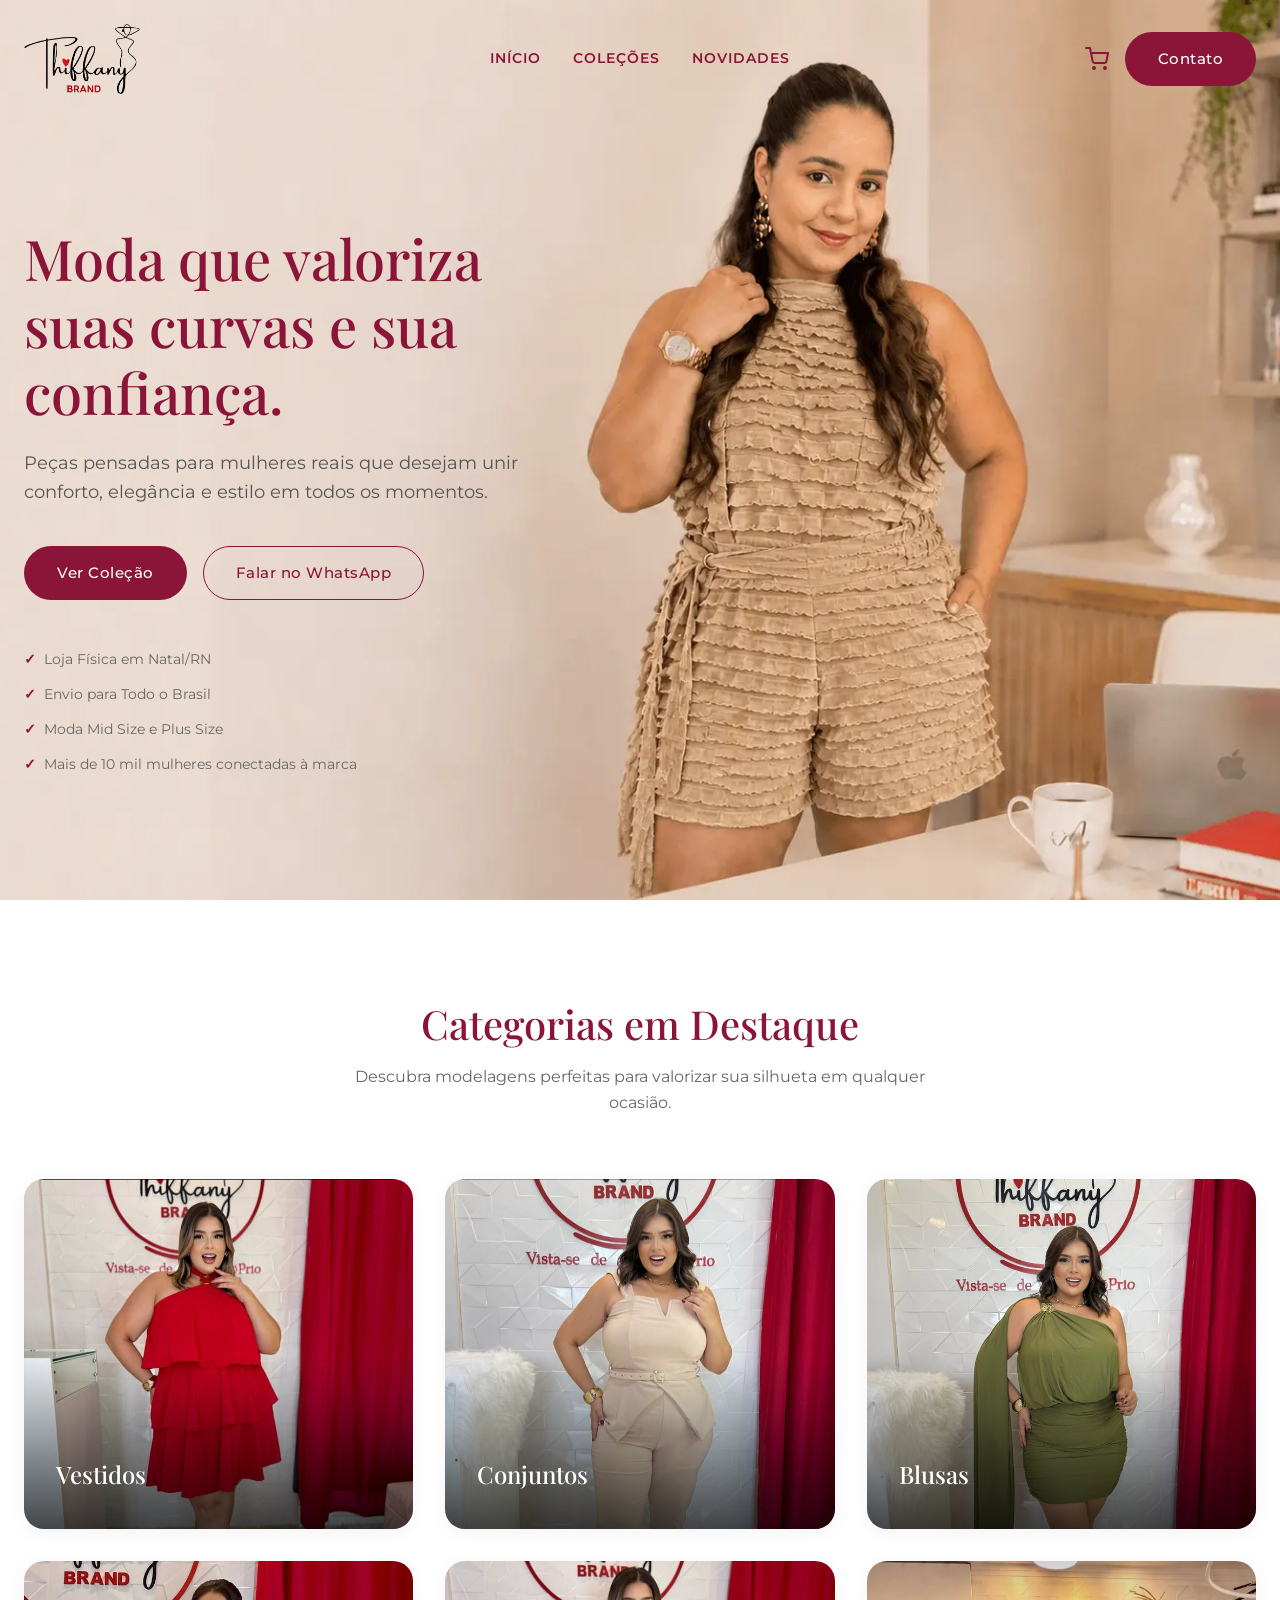
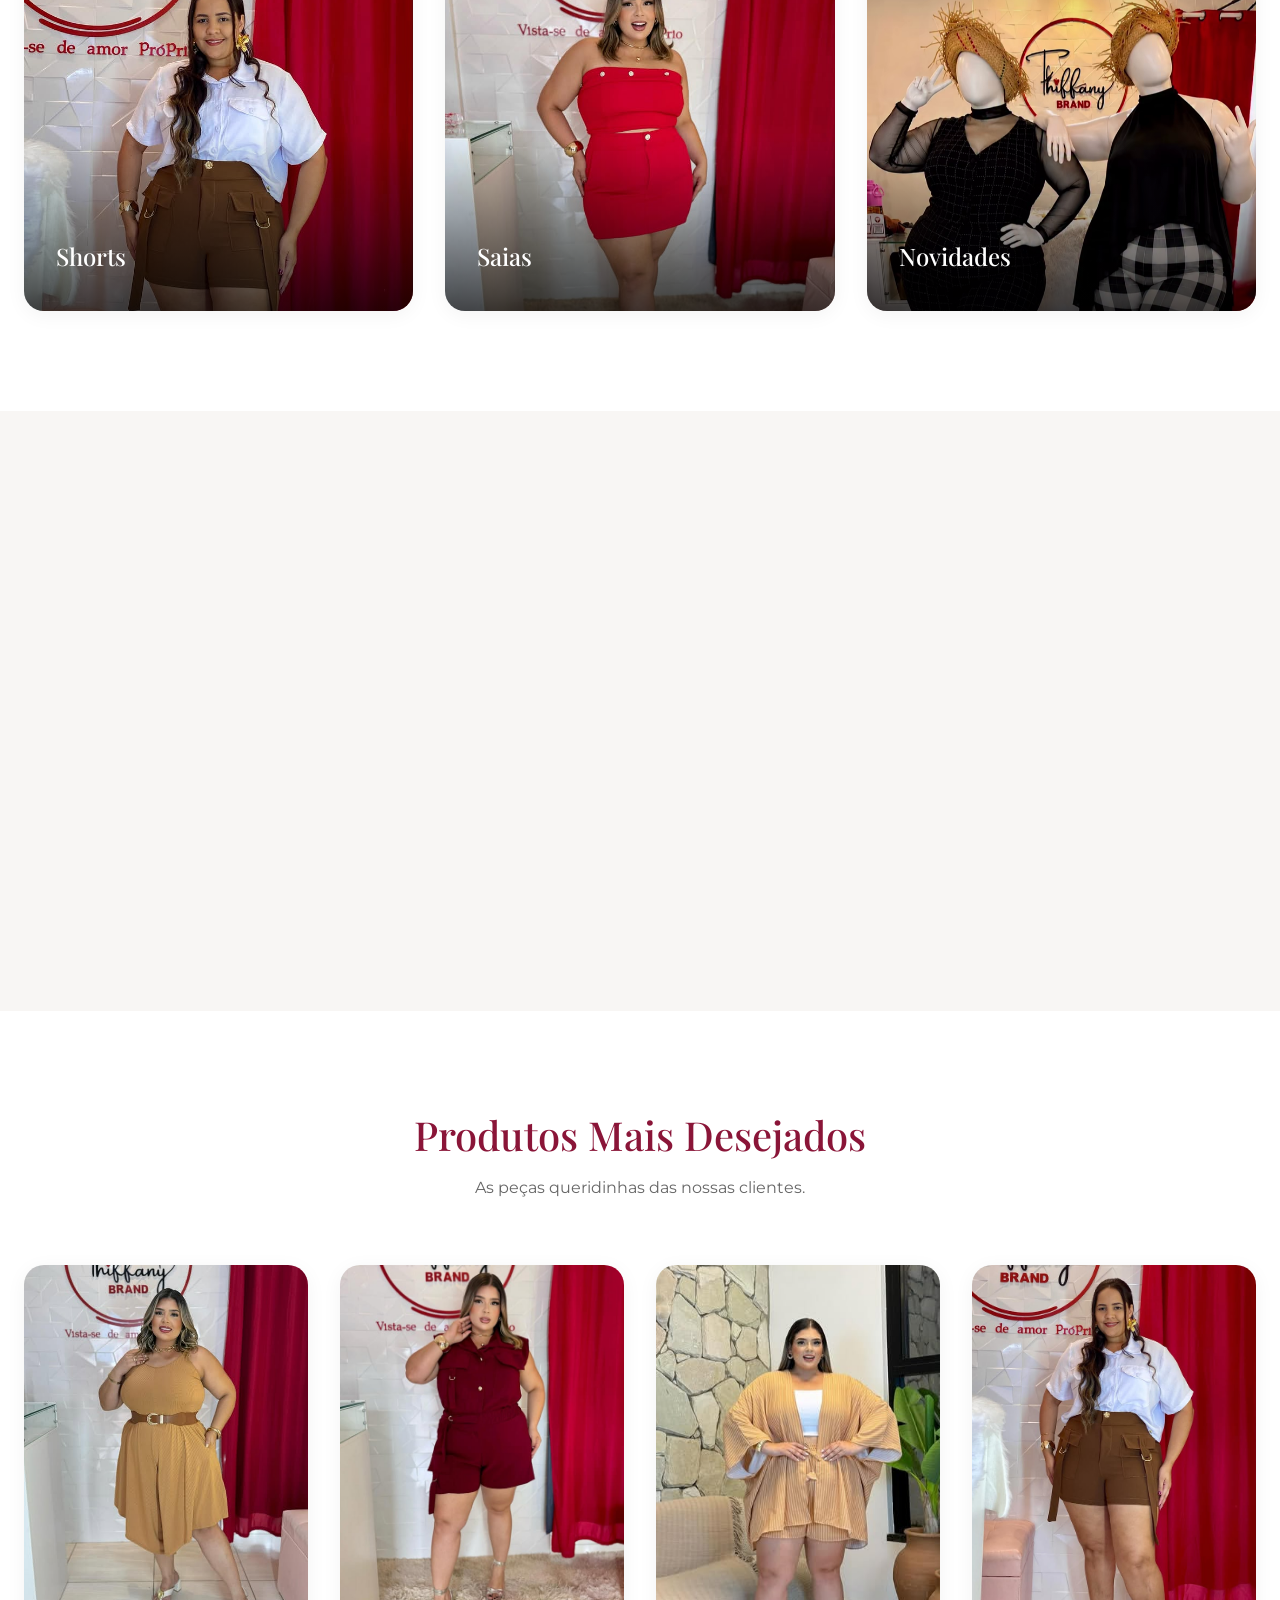
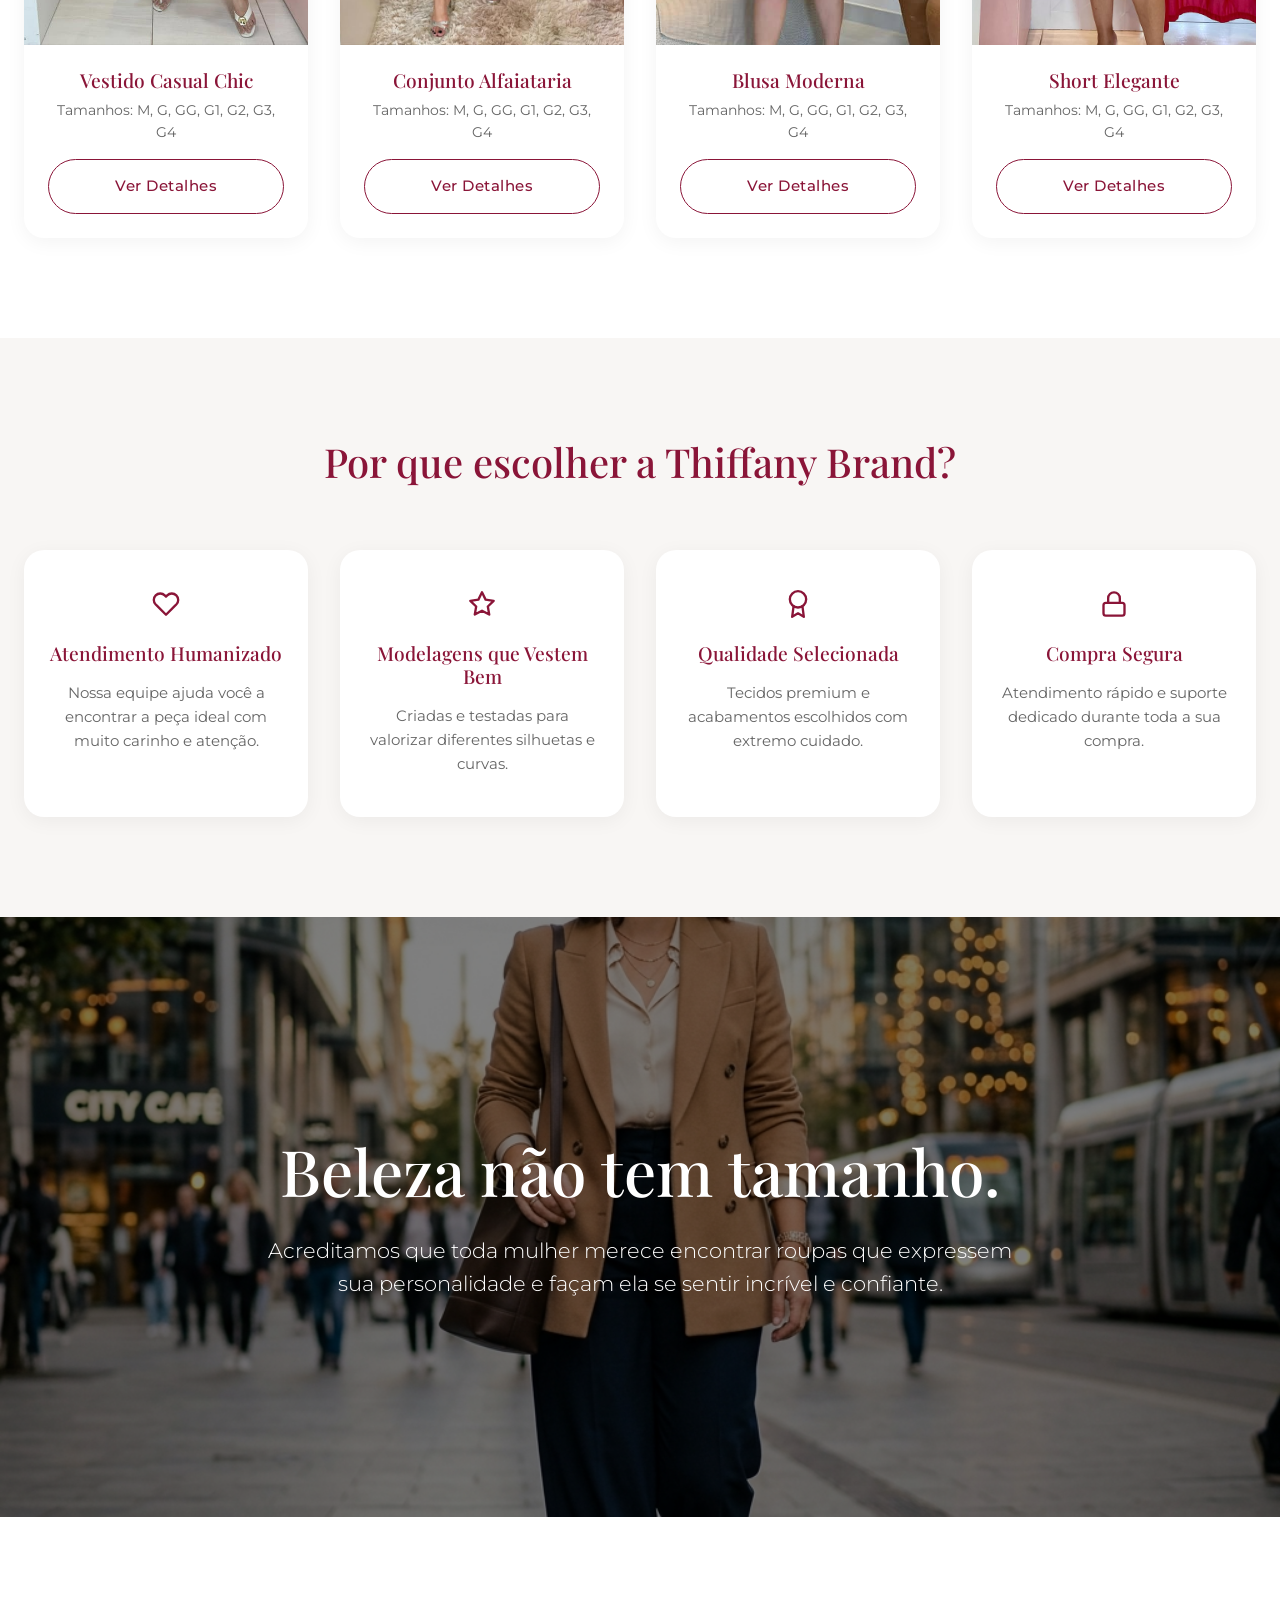
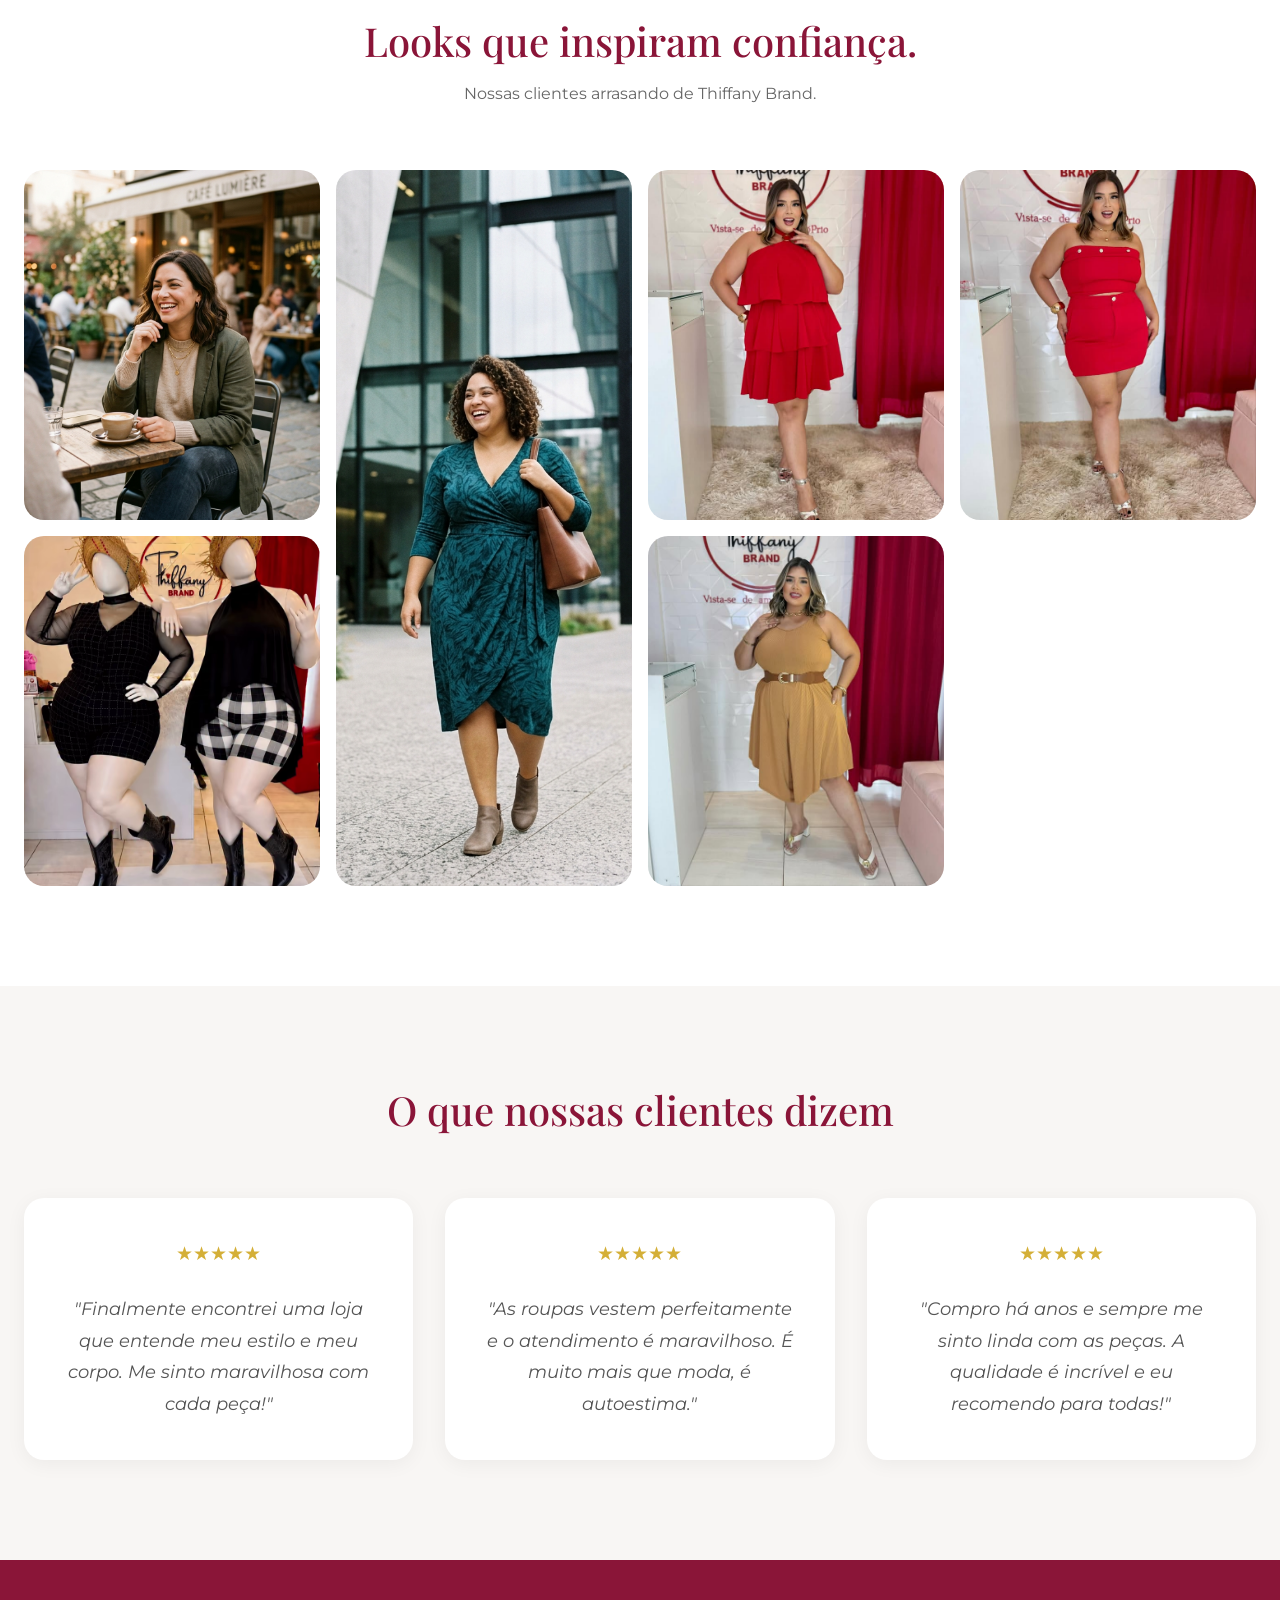
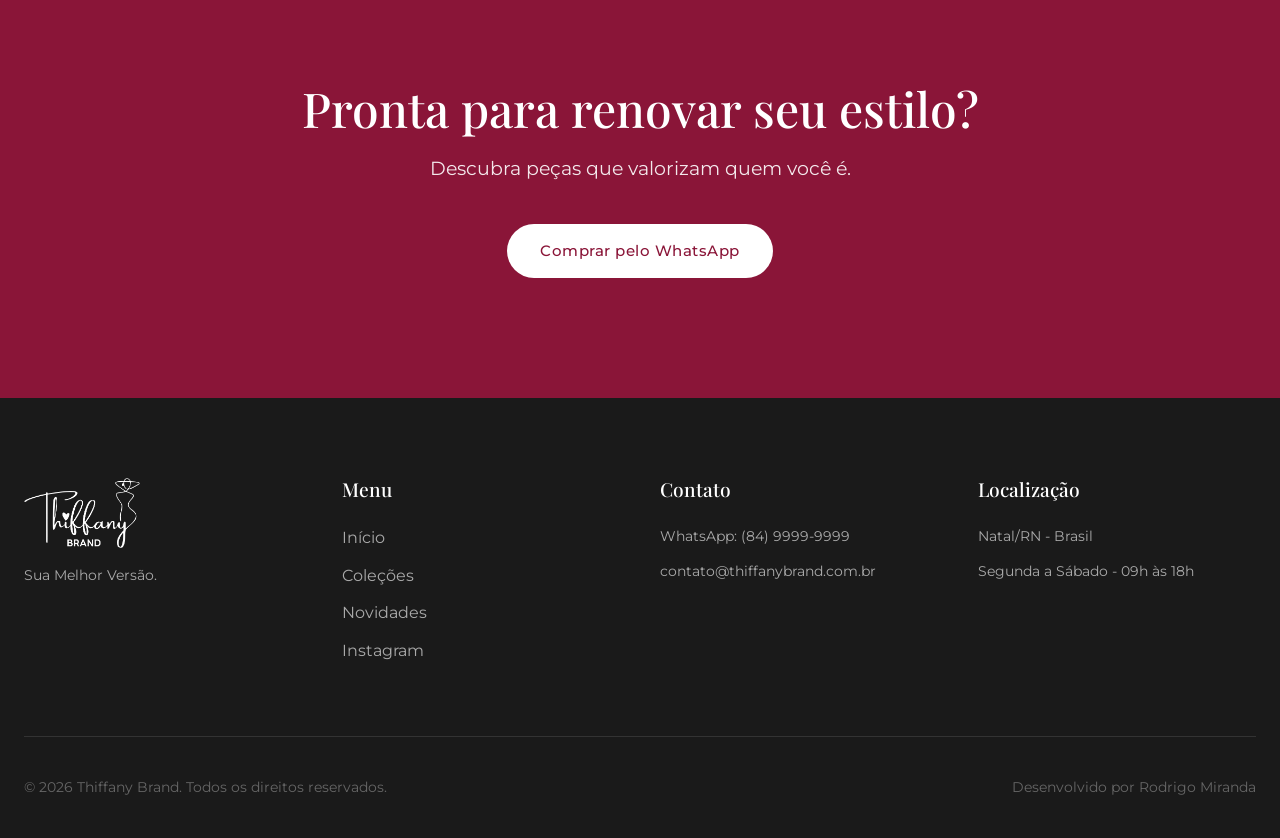
==== index.html @ ea22b6b3 "Commit inicial" ====
<!DOCTYPE html>
<html lang="pt-BR">
<head>
    <meta charset="UTF-8">
    <meta name="viewport" content="width=device-width, initial-scale=1.0">
    <title>Thiffany Brand | Moda Mid Size & Plus Size</title>
    <meta name="description" content="Moda feminina Mid Size e Plus Size focada em mulheres reais que desejam vestir-se com elegância, feminilidade e confiança.">
    <link rel="stylesheet" href="styles.css">
</head>
<body>

    <!-- Navigation -->
    <nav class="navbar">
        <div class="container">
            <a href="#" class="navbar-brand"><img src="assets/logo.png" alt="Thiffany Brand Logo"></a>
            <div class="nav-links">
                <a href="#inicio">Início</a>
                <a href="#colecoes">Coleções</a>
                <a href="#novidades">Novidades</a>
                <a href="#contato" class="mobile-only">Contato</a>
            </div>
            <div class="nav-actions">
                <button class="cart-toggle">
                    <svg xmlns="http://www.w3.org/2000/svg" width="24" height="24" viewBox="0 0 24 24" fill="none" stroke="currentColor" stroke-width="2" stroke-linecap="round" stroke-linejoin="round">
                        <circle cx="9" cy="21" r="1"></circle>
                        <circle cx="20" cy="21" r="1"></circle>
                        <path d="M1 1h4l2.68 13.39a2 2 0 0 0 2 1.61h9.72a2 2 0 0 0 2-1.61L23 6H6"></path>
                    </svg>
                    <span class="cart-count">0</span>
                </button>
                <a href="#contato" class="btn btn-primary desktop-only">Contato</a>
                <button class="menu-toggle">☰</button>
            </div>
        </div>
    </nav>

    <!-- Hero Section -->
    <header id="inicio" class="hero">
        <div class="container">
            <div class="grid-12">
                <div class="hero-content fade-up">
                    <h1>Moda que valoriza suas curvas e sua confiança.</h1>
                    <p>Peças pensadas para mulheres reais que desejam unir conforto, elegância e estilo em todos os momentos.</p>
                    <div class="hero-ctas">
                        <a href="#colecoes" class="btn btn-primary">Ver Coleção</a>
                        <a href="#contato" class="btn btn-secondary">Falar no WhatsApp</a>
                    </div>
                    <div class="hero-indicators">
                        <span>Loja Física em Natal/RN</span>
                        <span>Envio para Todo o Brasil</span>
                        <span>Moda Mid Size e Plus Size</span>
                        <span>Mais de 10 mil mulheres conectadas à marca</span>
                    </div>
                </div>
            </div>
        </div>
    </header>

    <!-- Categories Section -->
    <section id="colecoes" class="categories container">
        <div class="section-header fade-up">
            <h2>Categorias em Destaque</h2>
            <p>Descubra modelagens perfeitas para valorizar sua silhueta em qualquer ocasião.</p>
        </div>
        <div class="categories-grid">
            <div class="category-card fade-up">
                <img src="assets/vestido.png" alt="Vestidos">
                <div class="category-content">
                    <h3>Vestidos</h3>
                </div>
            </div>
            <div class="category-card fade-up" style="transition-delay: 0.1s;">
                <img src="assets/conjunto.png" alt="Conjuntos">
                <div class="category-content">
                    <h3>Conjuntos</h3>
                </div>
            </div>
            <div class="category-card fade-up" style="transition-delay: 0.2s;">
                <img src="assets/blusa.png" alt="Blusas">
                <div class="category-content">
                    <h3>Blusas</h3>
                </div>
            </div>
            <div class="category-card fade-up">
                <img src="assets/shorts.png" alt="Shorts">
                <div class="category-content">
                    <h3>Shorts</h3>
                </div>
            </div>
            <div class="category-card fade-up" style="transition-delay: 0.1s;">
                <img src="assets/saia.png" alt="Saias">
                <div class="category-content">
                    <h3>Saias</h3>
                </div>
            </div>
            <div class="category-card fade-up" style="transition-delay: 0.2s;">
                <img src="assets/novidade.png" alt="Novidades">
                <div class="category-content">
                    <h3>Novidades</h3>
                </div>
            </div>
        </div>
    </section>

    <!-- New Collection -->
    <section class="new-collection">
        <div class="collection-wrapper">
            <div class="collection-image fade-up">
                <img src="assets/collection.png" alt="Nova Coleção Thiffany Brand">
            </div>
            <div class="collection-content fade-up" style="transition-delay: 0.2s;">
                <h2>Chegou a coleção que vai transformar seu guarda-roupa.</h2>
                <p>Peças versáteis, modernas e desenvolvidas para valorizar sua beleza em qualquer ocasião.</p>
                <a href="#novidades" class="btn btn-primary">Quero Conhecer</a>
            </div>
        </div>
    </section>

    <!-- Products Section -->
    <section id="novidades" class="products container">
        <div class="section-header fade-up">
            <h2>Produtos Mais Desejados</h2>
            <p>As peças queridinhas das nossas clientes.</p>
        </div>
        <div class="products-grid">
            <div class="product-card fade-up">
                <div class="product-image img-zoom">
                    <img src="assets/Vestido Casual Chic.png" alt="Vestido Casual Chic">
                </div>
                <div class="product-info">
                    <h3 class="product-name">Vestido Casual Chic</h3>
                    <p class="product-sizes">Tamanhos: M, G, GG, G1, G2, G3, G4</p>
                    <a href="produto.html?id=1" class="btn btn-secondary product-btn">Ver Detalhes</a>
                </div>
            </div>
            <div class="product-card fade-up" style="transition-delay: 0.1s;">
                <div class="product-image img-zoom">
                    <img src="assets/Conjunto Alfaiataria.png" alt="Conjunto Alfaiataria">
                </div>
                <div class="product-info">
                    <h3 class="product-name">Conjunto Alfaiataria</h3>
                    <p class="product-sizes">Tamanhos: M, G, GG, G1, G2, G3, G4</p>
                    <a href="produto.html?id=2" class="btn btn-secondary product-btn">Ver Detalhes</a>
                </div>
            </div>
            <div class="product-card fade-up" style="transition-delay: 0.2s;">
                <div class="product-image img-zoom adjust-blusa">
                    <img src="assets/Blusa Moderna.png" alt="Blusa Moderna">
                </div>
                <div class="product-info">
                    <h3 class="product-name">Blusa Moderna</h3>
                    <p class="product-sizes">Tamanhos: M, G, GG, G1, G2, G3, G4</p>
                    <a href="produto.html?id=3" class="btn btn-secondary product-btn">Ver Detalhes</a>
                </div>
            </div>
            <div class="product-card fade-up" style="transition-delay: 0.3s;">
                <div class="product-image img-zoom">
                    <img src="assets/Short Elegante.png" alt="Short Elegante">
                </div>
                <div class="product-info">
                    <h3 class="product-name">Short Elegante</h3>
                    <p class="product-sizes">Tamanhos: M, G, GG, G1, G2, G3, G4</p>
                    <a href="produto.html?id=4" class="btn btn-secondary product-btn">Ver Detalhes</a>
                </div>
            </div>
        </div>
    </section>

    <!-- Features Section -->
    <section class="features">
        <div class="container">
            <div class="section-header fade-up">
                <h2>Por que escolher a Thiffany Brand?</h2>
            </div>
            <div class="features-grid">
                <div class="feature-card fade-up">
                    <div class="feature-icon"><svg xmlns="http://www.w3.org/2000/svg" width="28" height="28" viewBox="0 0 24 24" fill="none" stroke="currentColor" stroke-width="2" stroke-linecap="round" stroke-linejoin="round"><path d="M20.84 4.61a5.5 5.5 0 0 0-7.78 0L12 5.67l-1.06-1.06a5.5 5.5 0 0 0-7.78 7.78l1.06 1.06L12 21.23l7.78-7.78 1.06-1.06a5.5 5.5 0 0 0 0-7.78z"></path></svg></div>
                    <h3>Atendimento Humanizado</h3>
                    <p>Nossa equipe ajuda você a encontrar a peça ideal com muito carinho e atenção.</p>
                </div>
                <div class="feature-card fade-up" style="transition-delay: 0.1s;">
                    <div class="feature-icon"><svg xmlns="http://www.w3.org/2000/svg" width="28" height="28" viewBox="0 0 24 24" fill="none" stroke="currentColor" stroke-width="2" stroke-linecap="round" stroke-linejoin="round"><polygon points="12 2 15.09 8.26 22 9.27 17 14.14 18.18 21.02 12 17.77 5.82 21.02 7 14.14 2 9.27 8.91 8.26 12 2"></polygon></svg></div>
                    <h3>Modelagens que Vestem Bem</h3>
                    <p>Criadas e testadas para valorizar diferentes silhuetas e curvas.</p>
                </div>
                <div class="feature-card fade-up" style="transition-delay: 0.2s;">
                    <div class="feature-icon"><svg xmlns="http://www.w3.org/2000/svg" width="28" height="28" viewBox="0 0 24 24" fill="none" stroke="currentColor" stroke-width="2" stroke-linecap="round" stroke-linejoin="round"><circle cx="12" cy="8" r="7"></circle><polyline points="8.21 13.89 7 23 12 20 17 23 15.79 13.88"></polyline></svg></div>
                    <h3>Qualidade Selecionada</h3>
                    <p>Tecidos premium e acabamentos escolhidos com extremo cuidado.</p>
                </div>
                <div class="feature-card fade-up" style="transition-delay: 0.3s;">
                    <div class="feature-icon"><svg xmlns="http://www.w3.org/2000/svg" width="28" height="28" viewBox="0 0 24 24" fill="none" stroke="currentColor" stroke-width="2" stroke-linecap="round" stroke-linejoin="round"><rect x="3" y="11" width="18" height="11" rx="2" ry="2"></rect><path d="M7 11V7a5 5 0 0 1 10 0v4"></path></svg></div>
                    <h3>Compra Segura</h3>
                    <p>Atendimento rápido e suporte dedicado durante toda a sua compra.</p>
                </div>
            </div>
        </div>
    </section>

    <!-- Institutional Banner -->
    <section class="institutional">
        <div class="inst-banner">
            <img src="assets/institutional.png" alt="Mulher elegante na cidade">
            <div class="inst-content fade-up">
                <h2>Beleza não tem tamanho.</h2>
                <p>Acreditamos que toda mulher merece encontrar roupas que expressem sua personalidade e façam ela se sentir incrível e confiante.</p>
            </div>
        </div>
    </section>

    <!-- Inspire Section -->
    <section class="inspire container">
        <div class="section-header fade-up">
            <h2>Looks que inspiram confiança.</h2>
            <p>Nossas clientes arrasando de Thiffany Brand.</p>
        </div>
        <div class="inspire-grid">
            <div class="inspire-item fade-up"><img src="assets/client_1.png" alt="Cliente inspirando confiança"></div>
            <div class="inspire-item fade-up" style="transition-delay: 0.1s;"><img src="assets/client_2.png" alt="Cliente elegante"></div>
            <div class="inspire-item fade-up" style="transition-delay: 0.2s;"><img src="assets/vestido.png" alt="Cliente arrasando"></div>
            <div class="inspire-item fade-up" style="transition-delay: 0.3s;"><img src="assets/saia.png" alt="Cliente confiante"></div>
            <div class="inspire-item fade-up"><img src="assets/novidade.png" alt="Moda feminina"></div>
            <div class="inspire-item fade-up" style="transition-delay: 0.1s;"><img src="assets/Vestido Casual Chic.png" alt="Moda elegante"></div>
        </div>
    </section>

    <!-- Testimonials Section -->
    <section class="testimonials">
        <div class="container">
            <div class="section-header fade-up">
                <h2>O que nossas clientes dizem</h2>
            </div>
            <div class="testimonials-grid">
                <div class="testimonial-card fade-up">
                    <div class="stars">★★★★★</div>
                    <p>"Finalmente encontrei uma loja que entende meu estilo e meu corpo. Me sinto maravilhosa com cada peça!"</p>
                </div>
                <div class="testimonial-card fade-up" style="transition-delay: 0.1s;">
                    <div class="stars">★★★★★</div>
                    <p>"As roupas vestem perfeitamente e o atendimento é maravilhoso. É muito mais que moda, é autoestima."</p>
                </div>
                <div class="testimonial-card fade-up" style="transition-delay: 0.2s;">
                    <div class="stars">★★★★★</div>
                    <p>"Compro há anos e sempre me sinto linda com as peças. A qualidade é incrível e eu recomendo para todas!"</p>
                </div>
            </div>
        </div>
    </section>

    <!-- Final CTA -->
    <section class="cta-final">
        <div class="container fade-up">
            <h2>Pronta para renovar seu estilo?</h2>
            <p>Descubra peças que valorizam quem você é.</p>
            <a href="#contato" class="btn btn-white">Comprar pelo WhatsApp</a>
        </div>
    </section>

    <!-- Footer -->
    <footer id="contato">
        <div class="container">
            <div class="footer-grid">
                <div class="footer-brand">
                    <a href="index.html#inicio">
                        <img src="assets/logo.png" alt="Thiffany Brand Logo" class="footer-logo">
                    </a>
                    <p>Sua Melhor Versão.</p>
                </div>
                <div class="footer-links">
                    <h4>Menu</h4>
                    <ul>
                        <li><a href="#inicio">Início</a></li>
                        <li><a href="#colecoes">Coleções</a></li>
                        <li><a href="#novidades">Novidades</a></li>
                        <li><a href="#instagram">Instagram</a></li>
                    </ul>
                </div>
                <div class="footer-contact">
                    <h4>Contato</h4>
                    <p>WhatsApp: (84) 9999-9999</p>
                    <p>contato@thiffanybrand.com.br</p>
                </div>
                <div class="footer-contact">
                    <h4>Localização</h4>
                    <p>Natal/RN - Brasil</p>
                    <p>Segunda a Sábado - 09h às 18h</p>
                </div>
            </div>
            <div class="footer-bottom">
                <p>&copy; 2026 Thiffany Brand. Todos os direitos reservados.</p>
                <p>Desenvolvido por Rodrigo Miranda</p>
            </div>
        </div>
    </footer>

    <div id="cart-overlay"></div>
    <div id="cart-drawer">
        <div class="cart-header">
            <h3>Seu Carrinho</h3>
            <button id="cart-close">✕</button>
        </div>
        <div class="cart-body" id="cart-drawer-items">
            <!-- Items loaded via JS -->
        </div>
        <div class="cart-footer">
            <div class="cart-subtotal">
                <span>Subtotal:</span>
                <span id="cart-drawer-total">R$ 0,00</span>
            </div>
            <a href="checkout.html" class="btn btn-primary">Continuar Reserva</a>
        </div>
    </div>

    <script src="cart.js"></script>
    <script src="main.js"></script>
</body>
</html>
---- styles.css ----
@import url('https://fonts.googleapis.com/css2?family=Montserrat:wght@300;400;500;600&family=Playfair+Display:ital,wght@0,400;0,500;0,600;0,700;1,400&display=swap');

:root {
  --primary: #8A1538;
  --secondary: #D6A08D;
  --neutral: #F8F6F4;
  --text: #222222;
  --bg: #FFFFFF;
  --shadow-sm: 0 4px 20px rgba(0, 0, 0, 0.05);
  --shadow-md: 0 10px 30px rgba(0, 0, 0, 0.08);
  --transition: all 0.3s cubic-bezier(0.25, 0.8, 0.25, 1);
  --radius: 20px;
}

* {
  margin: 0;
  padding: 0;
  box-sizing: border-box;
}

html {
  scroll-behavior: smooth;
}

body {
  font-family: 'Montserrat', sans-serif;
  color: var(--text);
  background-color: var(--bg);
  line-height: 1.6;
  overflow-x: hidden;
}

h1, h2, h3, h4, h5, h6 {
  font-family: 'Playfair Display', serif;
  font-weight: 500;
  line-height: 1.2;
}

a {
  text-decoration: none;
  color: inherit;
}

ul {
  list-style: none;
}

img {
  max-width: 100%;
  display: block;
}

/* Typography Utilities */
.text-primary { color: var(--primary); }
.text-secondary { color: var(--secondary); }

/* Layout Grid Container */
.container {
  max-width: 1280px;
  margin: 0 auto;
  padding-left: 24px;
  padding-right: 24px;
}

.grid-12 {
  display: grid;
  grid-template-columns: repeat(12, 1fr);
  gap: 24px;
}

@media (max-width: 1024px) {
  .grid-12 {
    grid-template-columns: repeat(8, 1fr);
  }
}

@media (max-width: 768px) {
  .grid-12 {
    grid-template-columns: repeat(4, 1fr);
  }
}

/* Buttons */
.btn {
  display: inline-flex;
  align-items: center;
  justify-content: center;
  padding: 14px 32px;
  border-radius: 40px;
  font-weight: 500;
  font-size: 0.95rem;
  letter-spacing: 0.5px;
  cursor: pointer;
  transition: var(--transition);
  border: 1px solid transparent;
}

.btn-primary {
  background-color: var(--primary);
  color: #FFFFFF;
}

.btn-primary:hover {
  background-color: #6d0f2b;
  transform: translateY(-2px);
  box-shadow: 0 8px 20px rgba(138, 21, 56, 0.3);
}

.btn-secondary {
  background-color: transparent;
  color: var(--primary);
  border-color: var(--primary);
}

.btn-secondary:hover {
  background-color: var(--primary);
  color: #FFFFFF;
  transform: translateY(-2px);
  box-shadow: 0 8px 20px rgba(138, 21, 56, 0.2);
}

.btn-white {
  background-color: #FFFFFF;
  color: var(--primary);
}

.btn-white:hover {
  transform: translateY(-2px);
  box-shadow: var(--shadow-md);
}

/* Image Animations */
.img-zoom {
  overflow: hidden;
}

.img-zoom img {
  transition: transform 0.6s cubic-bezier(0.25, 0.8, 0.25, 1);
}

.img-zoom:hover img {
  transform: scale(1.05);
}

.adjust-blusa img {
  transform: scale(1.4) translateY(25px);
}

.adjust-blusa:hover img {
  transform: scale(1.45) translateY(25px);
}

/* Navigation */
.navbar {
  padding: 24px 0;
  position: absolute;
  top: 0;
  left: 0;
  width: 100%;
  z-index: 100;
  background: transparent;
}

.navbar .container {
  display: flex;
  justify-content: space-between;
  align-items: center;
  position: relative;
}

.navbar-brand {
  font-family: 'Playfair Display', serif;
  font-size: 1.8rem;
  font-weight: 700;
  color: var(--primary);
  letter-spacing: 1px;
}

.navbar-brand img {
  max-height: 70px;
  max-width: 250px;
  object-fit: contain;
  mix-blend-mode: multiply;
}

.nav-links {
  display: flex;
  gap: 32px;
  position: absolute;
  left: 50%;
  transform: translateX(-50%);
}

.nav-links a {
  font-size: 0.9rem;
  font-weight: 600;
  text-transform: uppercase;
  letter-spacing: 1px;
  color: var(--primary);
  transition: var(--transition);
}

.nav-links a:hover {
  color: var(--primary);
}

.nav-actions {
  display: flex;
  align-items: center;
  gap: 16px;
}

/* Mobile Menu Toggle */
.menu-toggle {
  display: none;
  background: none;
  border: none;
  cursor: pointer;
  font-size: 1.5rem;
  color: var(--primary);
}

@media (max-width: 1024px) {
  .navbar .container {
    position: static;
  }
  .nav-links {
    display: none;
    transform: none;
    left: 0;
  }
  .nav-links a {
    font-size: 0.85rem;
  }
  .menu-toggle {
    display: block;
  }
  .navbar-brand img {
    max-height: 55px;
  }
  .desktop-only {
    display: none !important;
  }
}

@media (min-width: 1025px) {
  .mobile-only {
    display: none !important;
  }
}

/* Section Spacing */
section {
  padding: 100px 0;
}

/* Hero Section */
.hero {
  min-height: 100vh;
  padding-top: 100px;
  display: flex;
  align-items: center;
  background-color: var(--neutral);
  background-image: url('assets/hero_bg_1.webp');
  background-size: cover;
  background-position: center top;
  background-repeat: no-repeat;
}

.hero .grid-12 {
  align-items: center;
}

.hero-content {
  grid-column: span 6;
  padding-right: 40px;
}

.hero-content h1 {
  font-size: 3.5rem;
  margin-bottom: 24px;
  color: var(--primary);
}

.hero-content p {
  font-size: 1.1rem;
  color: #555;
  margin-bottom: 40px;
  max-width: 90%;
}

.hero-ctas {
  display: flex;
  gap: 16px;
  margin-bottom: 48px;
}

.hero-indicators {
  display: flex;
  flex-direction: column;
  gap: 12px;
  font-size: 0.9rem;
  color: #666;
}

.hero-indicators span {
  display: flex;
  align-items: center;
  gap: 8px;
}

.hero-indicators span::before {
  content: "✓";
  color: var(--primary);
  font-weight: bold;
}

.hero-image {
  grid-column: span 6;
  height: 80vh;
  border-radius: var(--radius);
  overflow: hidden;
  box-shadow: var(--shadow-md);
}

.hero-image img {
  width: 100%;
  height: 100%;
  object-fit: cover;
}

@media (max-width: 1024px) {
  .hero-content {
    grid-column: span 4;
    padding-right: 0;
  }
  .hero-image {
    grid-column: span 4;
    height: 60vh;
  }
}

@media (max-width: 768px) {
  .hero {
    padding-top: 620px;
    min-height: auto;
    background-position: 75% 100px;
    background-size: 200% auto;
  }
  .hero-content {
    grid-column: span 4;
    order: 2;
    margin-top: 0;
    padding-bottom: 40px;
  }
  .hero-content h1 {
    font-size: 2.2rem;
  }
  .hero-image {
    display: none;
  }
  .hero-ctas {
    flex-direction: column;
  }
}

/* Section Headings */
.section-header {
  text-align: center;
  margin-bottom: 64px;
}

.section-header h2 {
  font-size: 2.5rem;
  color: var(--primary);
  margin-bottom: 16px;
}

.section-header p {
  color: #666;
  max-width: 600px;
  margin: 0 auto;
}

/* Categories Section */
.categories-grid {
  display: grid;
  grid-template-columns: repeat(3, 1fr);
  gap: 32px;
}

.category-card {
  position: relative;
  height: 350px;
  border-radius: var(--radius);
  overflow: hidden;
  cursor: pointer;
  box-shadow: var(--shadow-sm);
}

.category-card img {
  width: 100%;
  height: 100%;
  object-fit: cover;
  object-position: top;
  transition: var(--transition);
}

.category-card::after {
  content: '';
  position: absolute;
  inset: 0;
  background: linear-gradient(to top, rgba(0,0,0,0.7) 0%, rgba(0,0,0,0) 50%);
}

.category-content {
  position: absolute;
  bottom: 0;
  left: 0;
  width: 100%;
  padding: 32px;
  z-index: 2;
  color: #fff;
}

.category-content h3 {
  font-size: 1.5rem;
  margin-bottom: 8px;
}

.category-card:hover img {
  transform: scale(1.05);
}

@media (max-width: 1024px) {
  .categories-grid {
    grid-template-columns: repeat(2, 1fr);
  }
}

@media (max-width: 768px) {
  .categories-grid {
    grid-template-columns: 1fr;
  }
}

/* New Collection Section */
.new-collection {
  padding: 0;
  background-color: var(--neutral);
}

.collection-wrapper {
  display: flex;
  align-items: center;
}

.collection-image {
  flex: 1;
  height: 600px;
}

.collection-image img {
  width: 100%;
  height: 100%;
  object-fit: cover;
}

.collection-content {
  flex: 1;
  padding: 80px;
}

.collection-content h2 {
  font-size: 3rem;
  color: var(--primary);
  margin-bottom: 24px;
}

.collection-content p {
  font-size: 1.1rem;
  color: #555;
  margin-bottom: 40px;
  max-width: 400px;
}

@media (max-width: 1024px) {
  .collection-wrapper {
    flex-direction: column;
  }
  .collection-image {
    width: 100%;
    height: 400px;
  }
  .collection-content {
    width: 100%;
    padding: 60px 24px;
    text-align: center;
  }
  .collection-content p {
    margin: 0 auto 40px auto;
  }
}

/* Products Section */
.products-grid {
  display: grid;
  grid-template-columns: repeat(4, 1fr);
  gap: 32px;
}

.product-card {
  background: var(--bg);
  border-radius: var(--radius);
  overflow: hidden;
  box-shadow: var(--shadow-sm);
  transition: var(--transition);
}

.product-card:hover {
  transform: translateY(-10px);
  box-shadow: var(--shadow-md);
}

.product-image {
  height: 380px;
  position: relative;
}

.product-image img {
  width: 100%;
  height: 100%;
  object-fit: cover;
}

.product-info {
  padding: 24px;
  text-align: center;
}

.product-name {
  font-family: 'Playfair Display', serif;
  font-size: 1.2rem;
  margin-bottom: 8px;
  color: var(--primary);
}

.product-sizes {
  font-size: 0.85rem;
  color: #666;
  margin-bottom: 16px;
}

.product-btn {
  width: 100%;
}

@media (max-width: 1024px) {
  .products-grid {
    grid-template-columns: repeat(2, 1fr);
  }
}

@media (max-width: 768px) {
  .products-grid {
    grid-template-columns: 1fr;
  }
}

/* Features Section */
.features {
  background-color: var(--neutral);
}

.features-grid {
  display: grid;
  grid-template-columns: repeat(4, 1fr);
  gap: 32px;
}

.feature-card {
  text-align: center;
  padding: 40px 24px;
  background: var(--bg);
  border-radius: var(--radius);
  box-shadow: var(--shadow-sm);
  transition: var(--transition);
}

.feature-card:hover {
  transform: translateY(-5px);
  box-shadow: var(--shadow-md);
}

.feature-icon {
  color: var(--primary);
  display: inline-flex;
  align-items: center;
  justify-content: center;
  margin-bottom: 24px;
}

.feature-card h3 {
  font-size: 1.2rem;
  margin-bottom: 16px;
  color: var(--primary);
}

.feature-card p {
  font-size: 0.95rem;
  color: #666;
}

@media (max-width: 1024px) {
  .features-grid {
    grid-template-columns: repeat(2, 1fr);
  }
}

@media (max-width: 768px) {
  .features-grid {
    grid-template-columns: 1fr;
  }
}

/* Institutional Banner */
.institutional {
  padding: 0;
}

.inst-banner {
  position: relative;
  height: 600px;
  display: flex;
  align-items: center;
  justify-content: center;
  text-align: center;
  color: #fff;
}

.inst-banner img {
  position: absolute;
  inset: 0;
  width: 100%;
  height: 100%;
  object-fit: cover;
  z-index: 1;
}

.inst-banner::after {
  content: '';
  position: absolute;
  inset: 0;
  background: rgba(0,0,0,0.5);
  z-index: 2;
}

.inst-content {
  position: relative;
  z-index: 3;
  max-width: 800px;
  padding: 0 24px;
}

.inst-content h2 {
  font-size: 4rem;
  margin-bottom: 24px;
}

.inst-content p {
  font-size: 1.3rem;
  font-weight: 300;
}

@media (max-width: 768px) {
  .inst-banner {
    height: 400px;
  }
  .inst-content h2 {
    font-size: 2.5rem;
  }
  .inst-content p {
    font-size: 1.1rem;
  }
}

/* Inspire Section */
.inspire-grid {
  display: grid;
  grid-template-columns: repeat(4, 1fr);
  gap: 16px;
}

.inspire-item {
  border-radius: var(--radius);
  overflow: hidden;
  height: 350px;
}

.inspire-item img {
  width: 100%;
  height: 100%;
  object-fit: cover;
  transition: var(--transition);
}

.inspire-item:hover img {
  transform: scale(1.05);
}

.inspire-item:nth-child(2) {
  grid-row: span 2;
  height: 100%;
}

@media (max-width: 1024px) {
  .inspire-grid {
    grid-template-columns: repeat(2, 1fr);
  }
  .inspire-item:nth-child(2) {
    grid-row: span 1;
    height: 350px;
  }
}

@media (max-width: 768px) {
  .inspire-grid {
    grid-template-columns: 1fr;
  }
}

/* Testimonials */
.testimonials {
  background-color: var(--neutral);
}

.testimonials-grid {
  display: grid;
  grid-template-columns: repeat(3, 1fr);
  gap: 32px;
}

.testimonial-card {
  background: var(--bg);
  padding: 40px;
  border-radius: var(--radius);
  box-shadow: var(--shadow-sm);
  text-align: center;
}

.stars {
  color: #D4AF37;
  font-size: 1.2rem;
  margin-bottom: 24px;
}

.testimonial-card p {
  font-style: italic;
  font-size: 1.1rem;
  color: #555;
  line-height: 1.8;
}

@media (max-width: 1024px) {
  .testimonials-grid {
    grid-template-columns: 1fr;
  }
}

/* Final CTA */
.cta-final {
  background-color: var(--primary);
  color: #fff;
  text-align: center;
  padding: 120px 0;
}

.cta-final h2 {
  font-size: 3rem;
  margin-bottom: 16px;
}

.cta-final p {
  font-size: 1.2rem;
  margin-bottom: 40px;
  opacity: 0.9;
}

/* Footer */
footer {
  background-color: #1A1A1A;
  color: #fff;
  padding: 80px 0 40px 0;
}

.footer-grid {
  display: grid;
  grid-template-columns: repeat(4, 1fr);
  gap: 40px;
  margin-bottom: 60px;
}

.footer-brand .footer-logo {
  max-height: 70px;
  max-width: 250px;
  object-fit: contain;
  margin-bottom: 16px;
  display: block;
  filter: brightness(0) invert(1);
}

.footer-brand p {
  color: #aaa;
  font-size: 0.9rem;
}

.footer-links h4, .footer-contact h4 {
  font-family: 'Playfair Display', serif;
  font-size: 1.2rem;
  margin-bottom: 24px;
  color: #fff;
}

.footer-links ul li {
  margin-bottom: 12px;
}

.footer-links a {
  color: #aaa;
  transition: var(--transition);
}

.footer-links a:hover {
  color: var(--secondary);
}

.footer-contact p {
  color: #aaa;
  margin-bottom: 12px;
  font-size: 0.9rem;
}

.footer-bottom {
  display: flex;
  justify-content: space-between;
  align-items: center;
  padding-top: 40px;
  border-top: 1px solid #333;
  color: #666;
  font-size: 0.85rem;
}

@media (max-width: 768px) {
  .footer-bottom {
    flex-direction: column;
    gap: 16px;
    text-align: center;
  }
}

@media (max-width: 1024px) {
  .footer-grid {
    grid-template-columns: repeat(2, 1fr);
  }
}

@media (max-width: 768px) {
  .footer-grid {
    grid-template-columns: 1fr;
  }
}

/* Animations */
.fade-up {
  opacity: 0;
  transform: translateY(30px);
  transition: opacity 0.8s ease-out, transform 0.8s ease-out;
}

.fade-up.visible {
  opacity: 1;
  transform: translateY(0);
}

/* Cart & UI Additions */
.cart-toggle {
  position: relative;
  font-size: 1.5rem;
  color: var(--primary);
  background: none;
  border: none;
  cursor: pointer;
  display: flex;
  align-items: center;
}

.cart-count {
  position: absolute;
  top: -8px;
  right: -8px;
  background-color: var(--primary);
  color: white;
  font-size: 0.7rem;
  font-weight: bold;
  width: 20px;
  height: 20px;
  border-radius: 50%;
  display: flex;
  align-items: center;
  justify-content: center;
  border: 2px solid var(--bg);
  display: none;
}

#cart-overlay {
  position: fixed;
  inset: 0;
  background: rgba(0,0,0,0.5);
  z-index: 999;
  opacity: 0;
  pointer-events: none;
  transition: opacity 0.3s;
}

#cart-overlay.open {
  opacity: 1;
  pointer-events: auto;
}

#cart-drawer {
  position: fixed;
  top: 0;
  right: -100%;
  width: 100%;
  max-width: 400px;
  height: 100vh;
  background: var(--bg);
  z-index: 1000;
  box-shadow: -5px 0 30px rgba(0,0,0,0.1);
  transition: right 0.4s cubic-bezier(0.25, 0.8, 0.25, 1);
  display: flex;
  flex-direction: column;
}

#cart-drawer.open {
  right: 0;
}

.cart-header {
  padding: 24px;
  border-bottom: 1px solid #eee;
  display: flex;
  justify-content: space-between;
  align-items: center;
}

.cart-header h3 {
  font-size: 1.5rem;
  color: var(--primary);
}

#cart-close {
  background: none;
  border: none;
  font-size: 1.5rem;
  color: #555;
  cursor: pointer;
}

.cart-body {
  flex: 1;
  overflow-y: auto;
  padding: 24px;
}

.empty-cart-msg {
  text-align: center;
  color: #888;
  margin-top: 40px;
}

.cart-item {
  display: flex;
  gap: 16px;
  margin-bottom: 24px;
  padding-bottom: 24px;
  border-bottom: 1px solid #eee;
}

.cart-item img {
  width: 80px;
  height: 100px;
  object-fit: cover;
  border-radius: 8px;
}

.cart-item-info {
  flex: 1;
}

.cart-item-info h4 {
  font-family: 'Montserrat', sans-serif;
  font-size: 1rem;
  margin-bottom: 4px;
}

.cart-item-price {
  font-weight: 600;
  color: var(--primary);
  margin-bottom: 8px;
}

.cart-item-actions {
  display: flex;
  align-items: center;
  gap: 12px;
}

.cart-item-actions button {
  background: var(--neutral);
  border: none;
  width: 28px;
  height: 28px;
  border-radius: 50%;
  cursor: pointer;
  display: flex;
  align-items: center;
  justify-content: center;
  font-size: 1.2rem;
  color: var(--text);
}

.cart-item-actions .remove-btn {
  background: none;
  color: #cc0000;
  margin-left: auto;
  font-size: 1rem;
}

.cart-footer {
  padding: 24px;
  border-top: 1px solid #eee;
  background: var(--neutral);
}

.cart-subtotal {
  display: flex;
  justify-content: space-between;
  font-size: 1.2rem;
  font-weight: 600;
  margin-bottom: 16px;
}

.cart-footer .btn {
  width: 100%;
}

.toast-feedback {
  position: fixed;
  bottom: 30px;
  left: 50%;
  transform: translateX(-50%) translateY(100px);
  background: var(--primary);
  color: white;
  padding: 12px 24px;
  border-radius: 30px;
  box-shadow: var(--shadow-md);
  font-weight: 500;
  z-index: 2000;
  opacity: 0;
  transition: all 0.3s cubic-bezier(0.25, 0.8, 0.25, 1);
}

.toast-feedback.show {
  transform: translateX(-50%) translateY(0);
  opacity: 1;
}
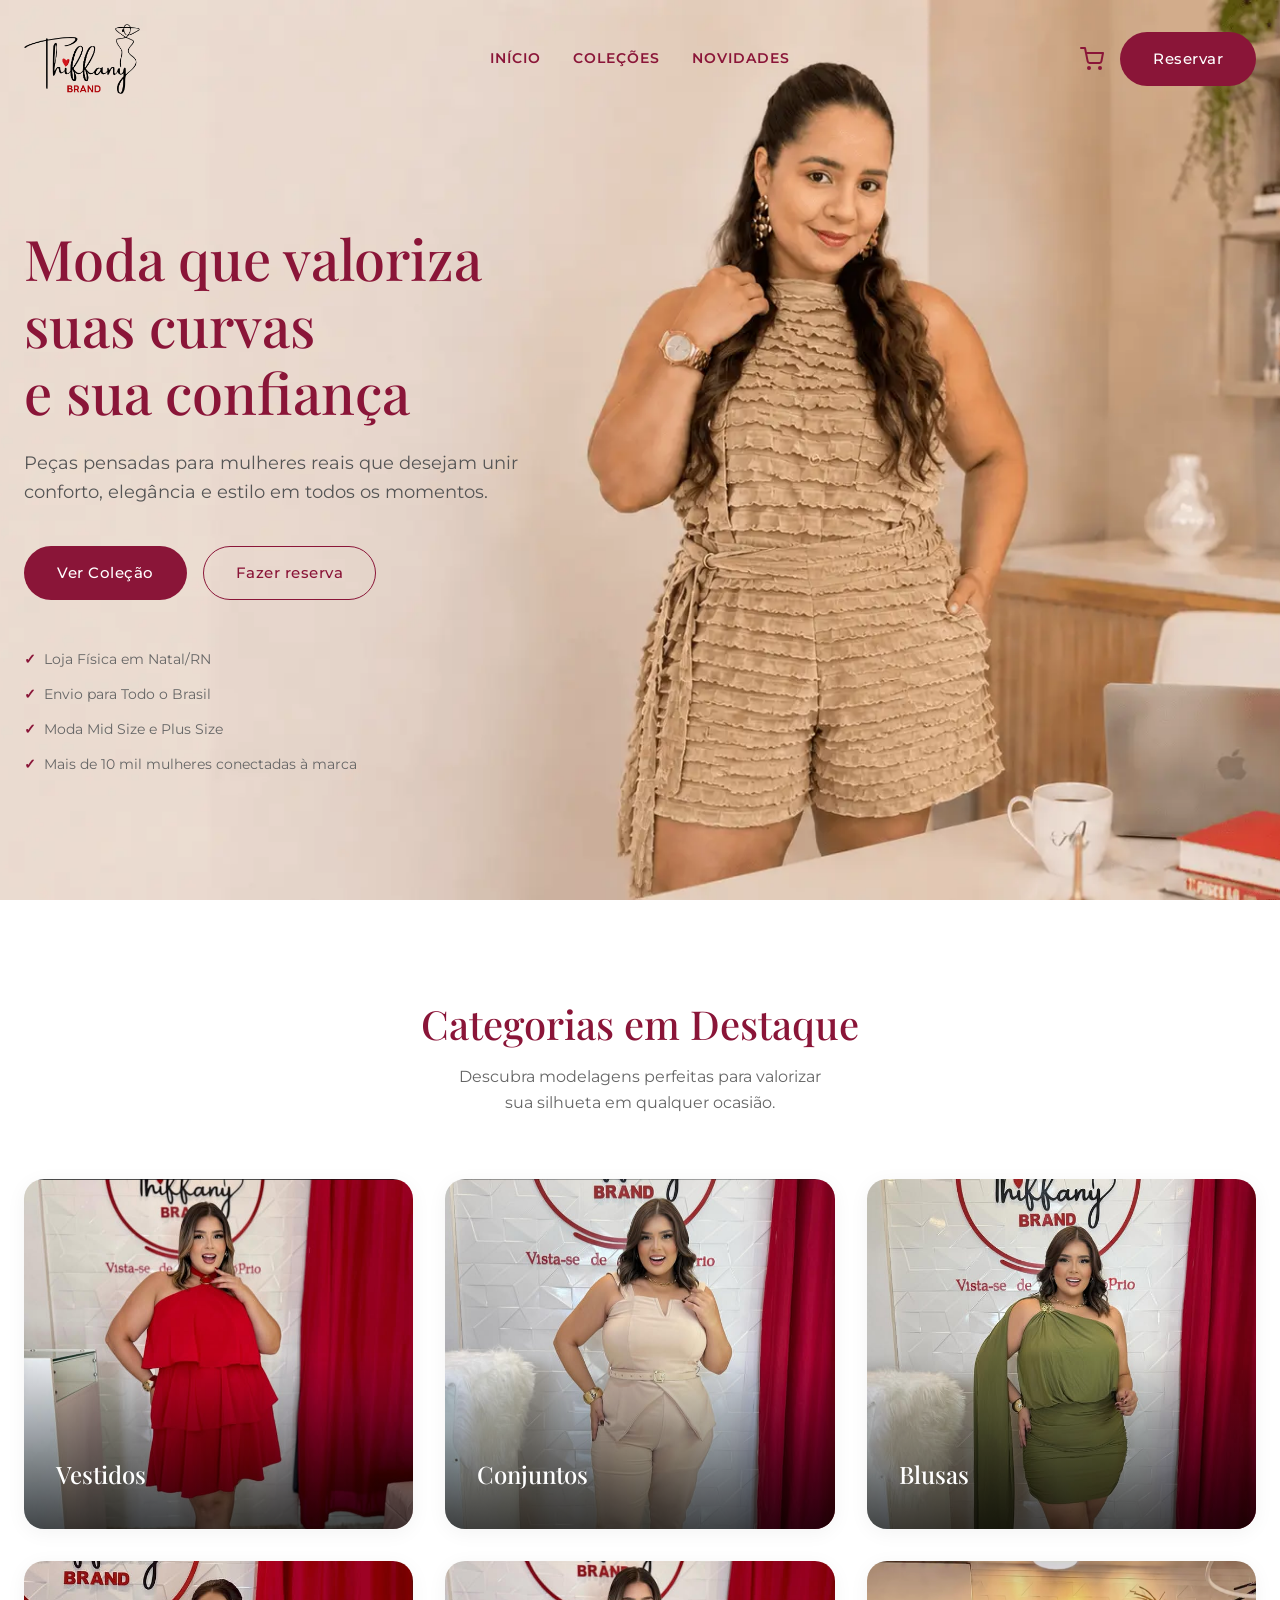
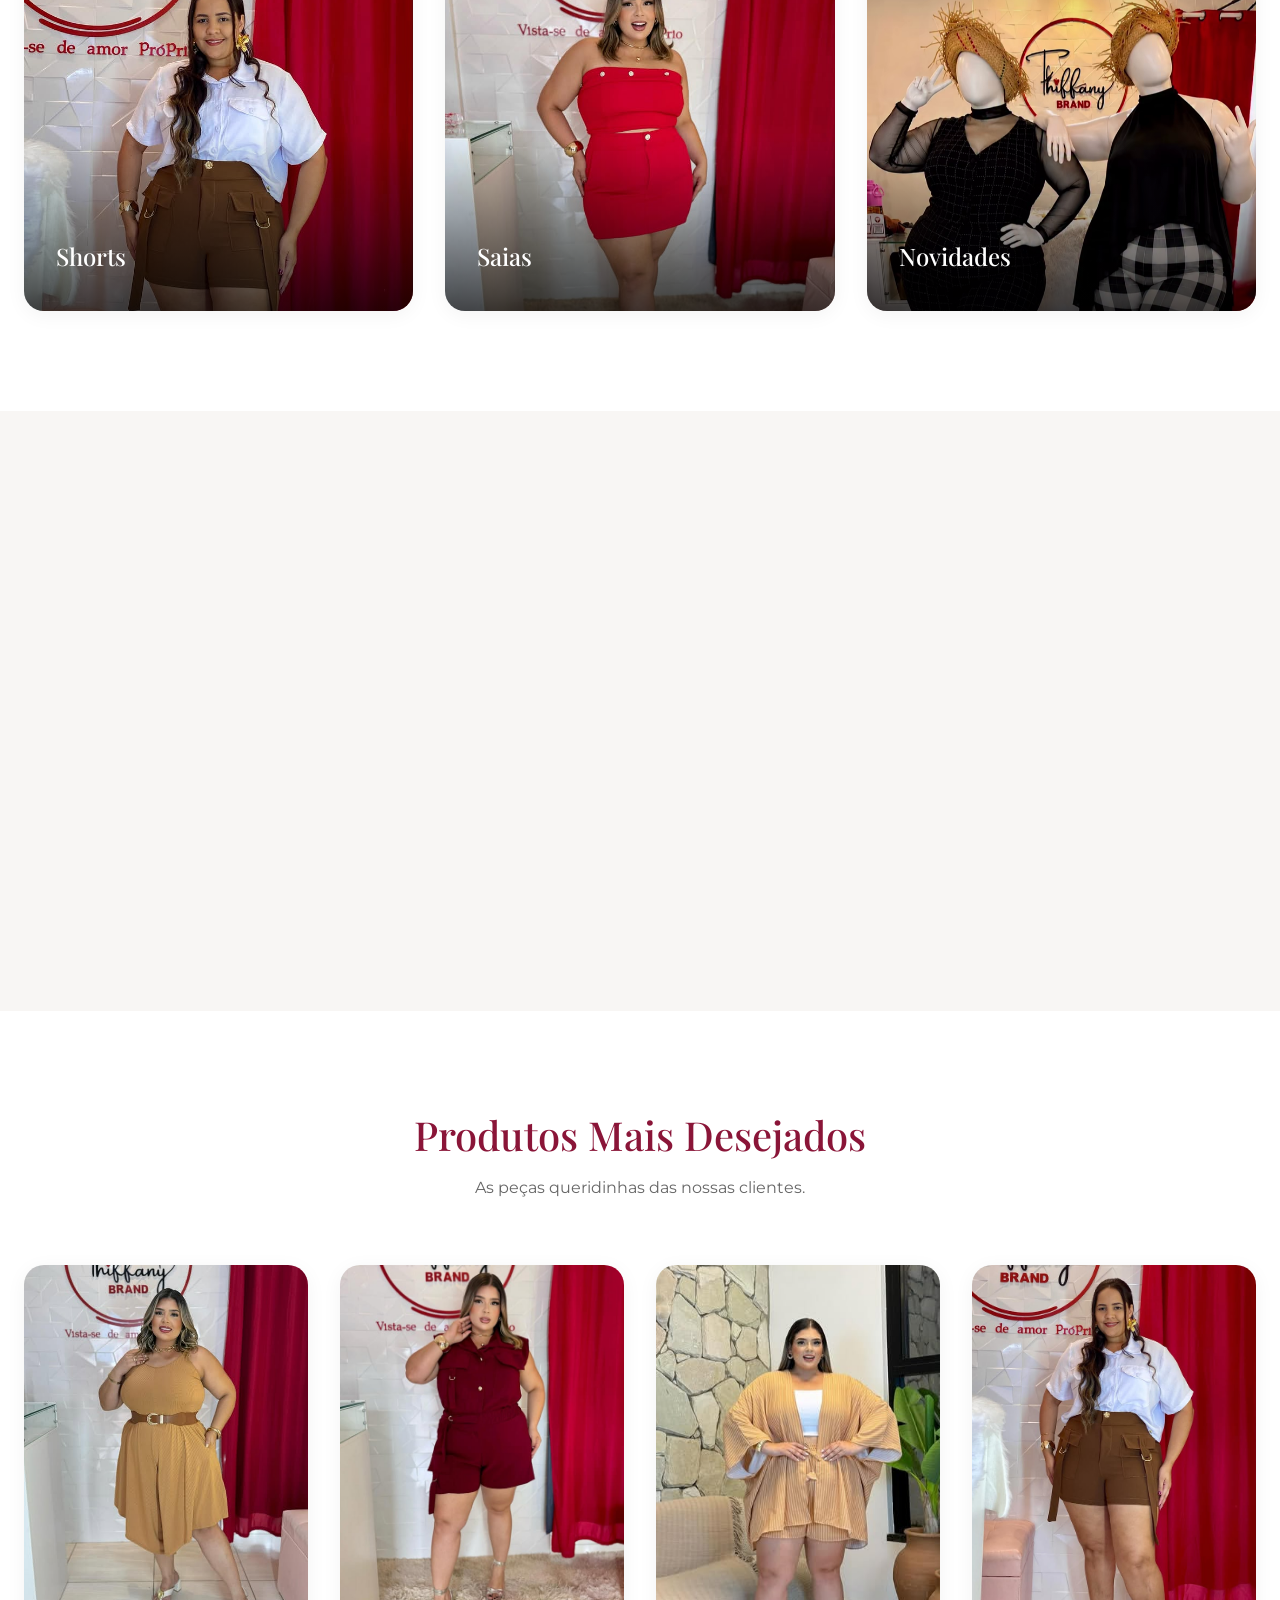
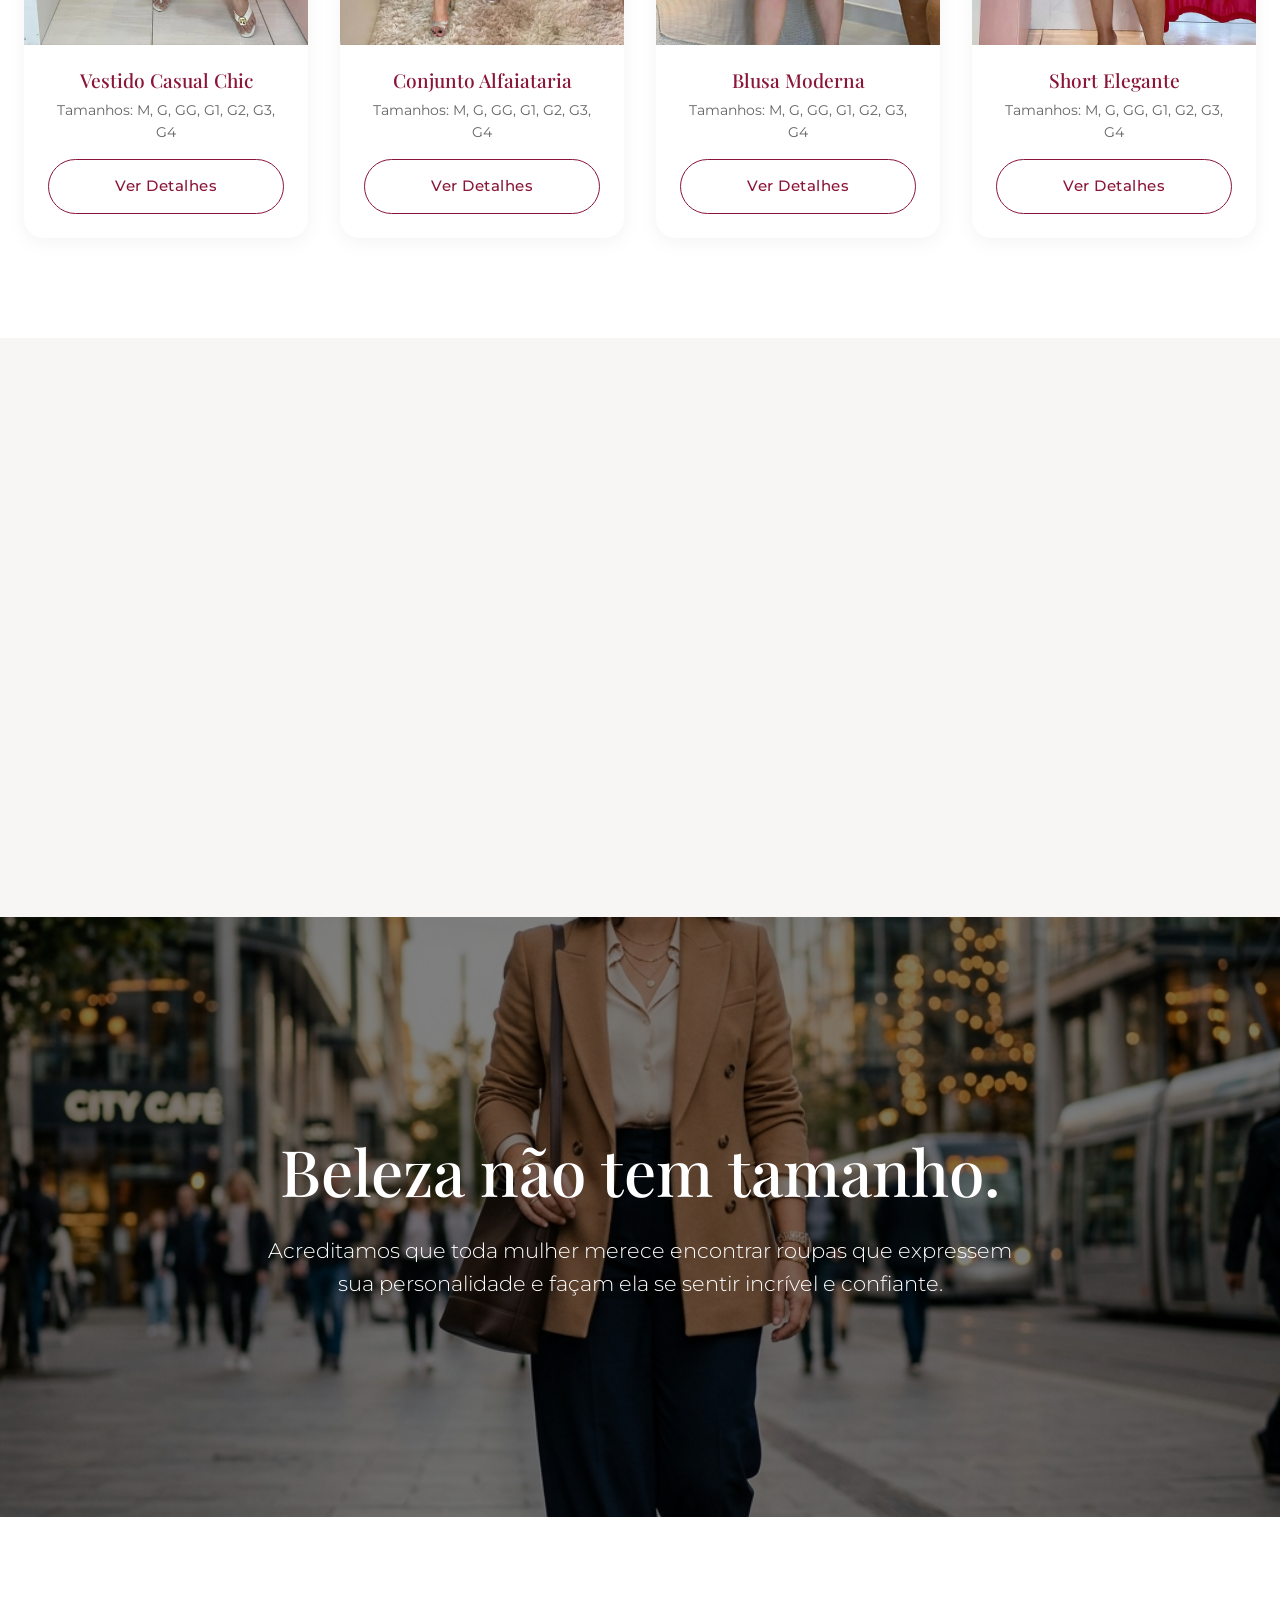
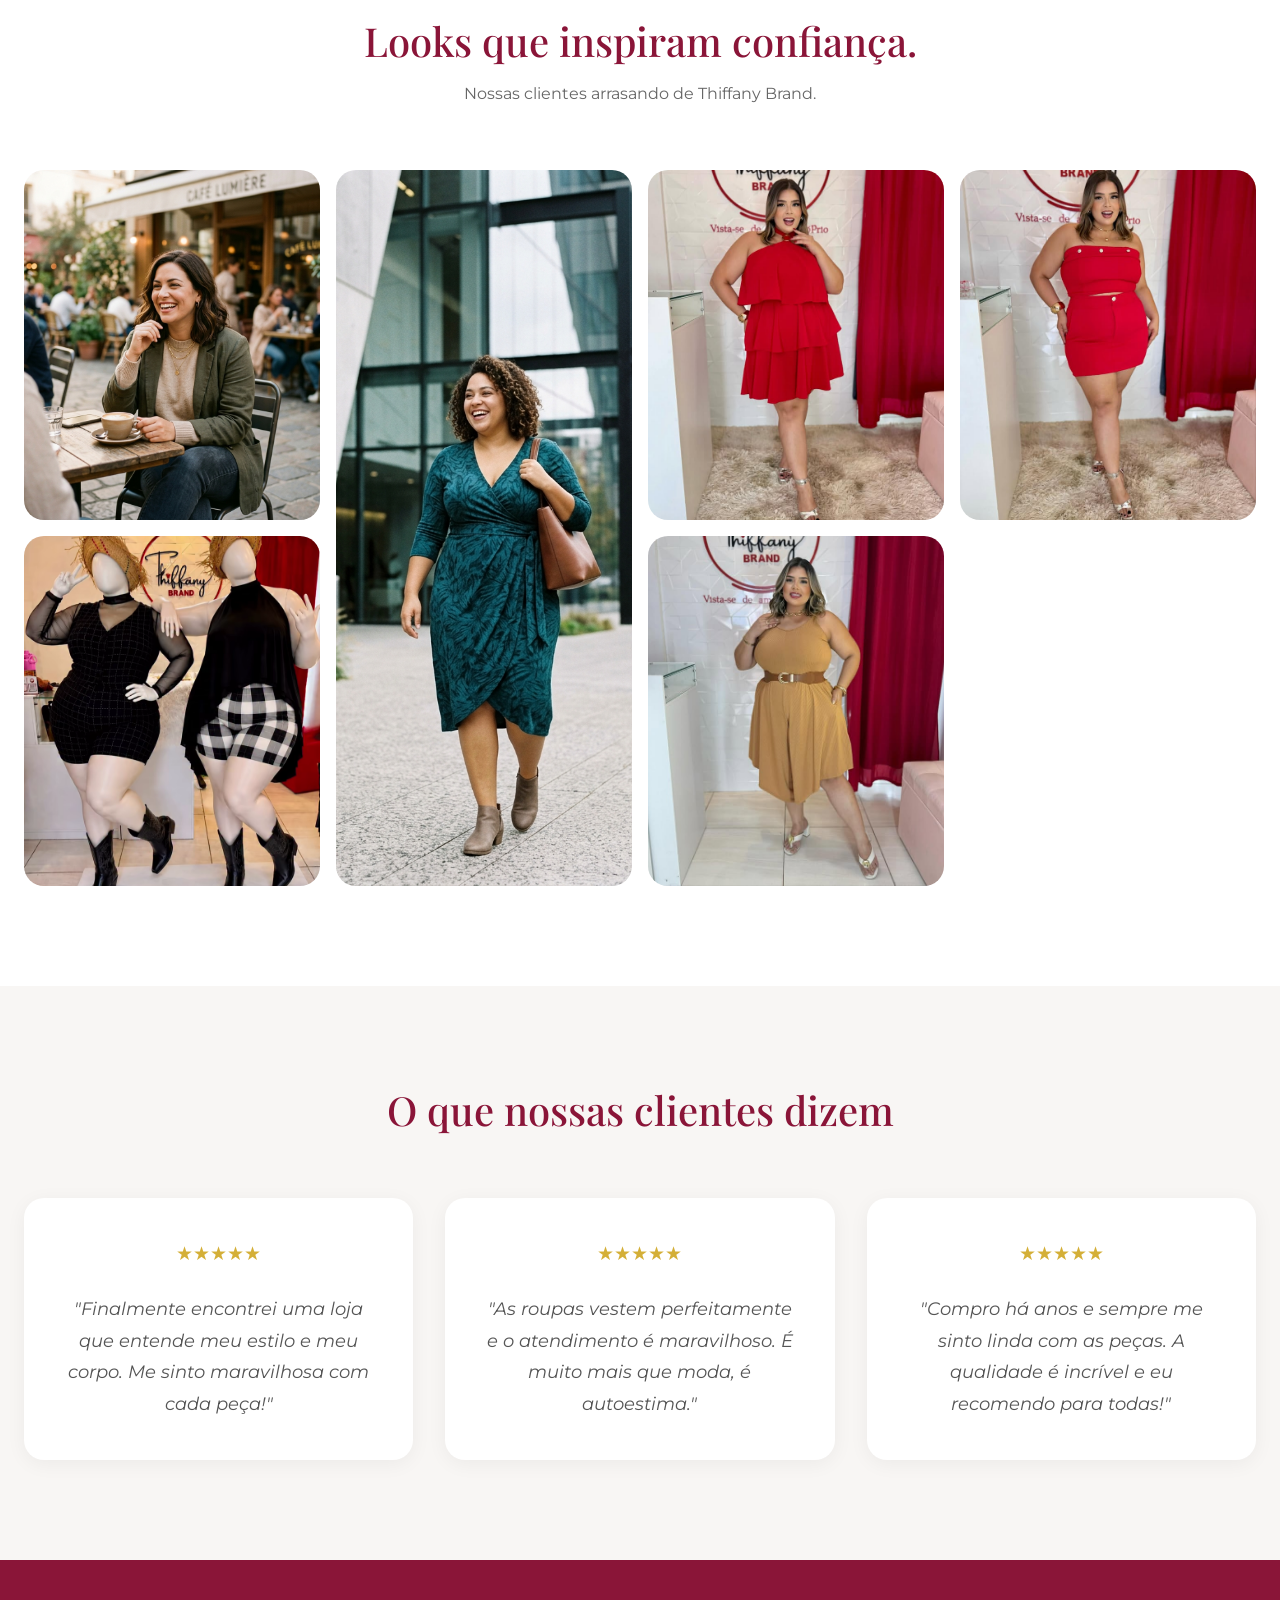
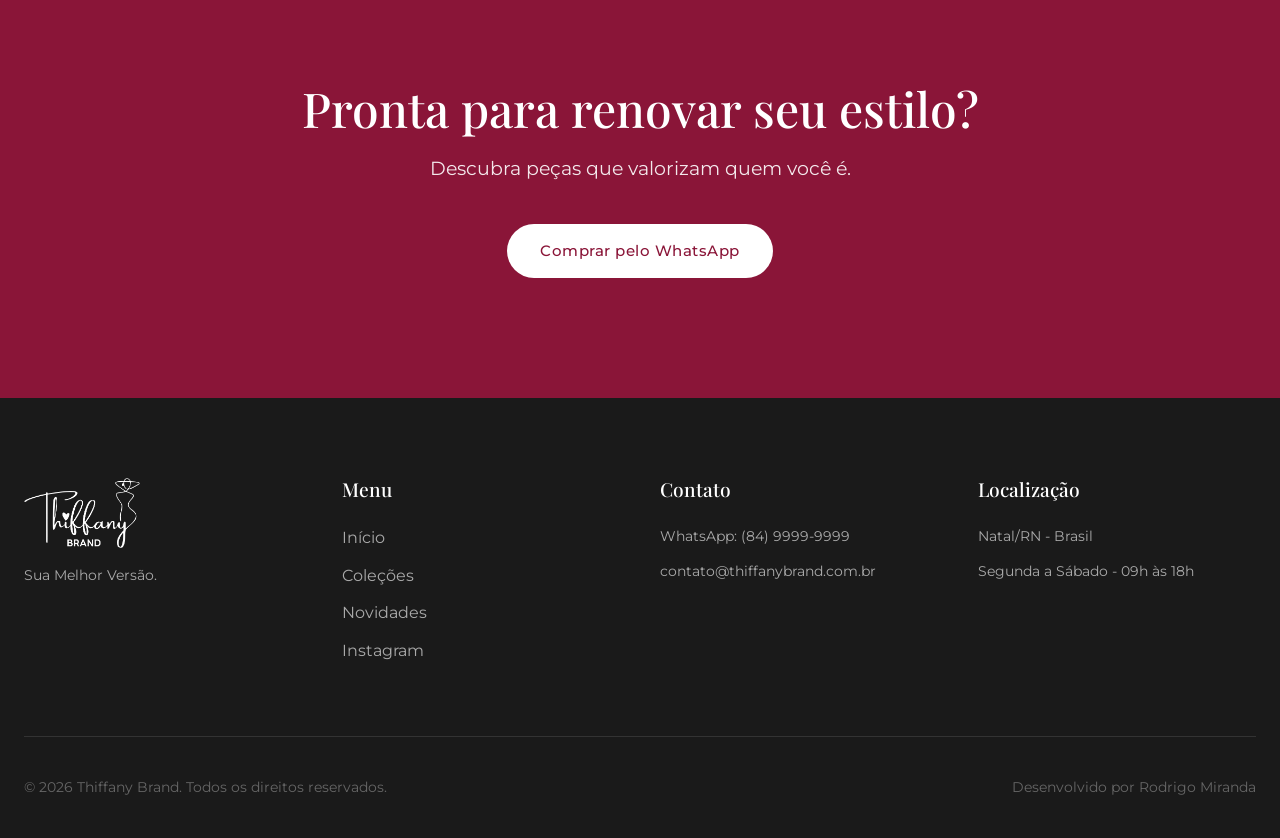
==== commit 12b91466: "Ajustes na copy" ====
--- a/index.html
+++ b/index.html
@@ -28,7 +28,7 @@
                     </svg>
                     <span class="cart-count">0</span>
                 </button>
-                <a href="#contato" class="btn btn-primary desktop-only">Contato</a>
+                <a href="#contato" class="btn btn-primary desktop-only">Reservar</a>
                 <button class="menu-toggle">☰</button>
             </div>
         </div>
@@ -39,11 +39,11 @@
         <div class="container">
             <div class="grid-12">
                 <div class="hero-content fade-up">
-                    <h1>Moda que valoriza suas curvas e sua confiança.</h1>
+                    <h1>Moda que valoriza<br>suas curvas<br>e sua confiança</h1>
                     <p>Peças pensadas para mulheres reais que desejam unir conforto, elegância e estilo em todos os momentos.</p>
                     <div class="hero-ctas">
                         <a href="#colecoes" class="btn btn-primary">Ver Coleção</a>
-                        <a href="#contato" class="btn btn-secondary">Falar no WhatsApp</a>
+                        <a href="#contato" class="btn btn-secondary">Fazer reserva</a>
                     </div>
                     <div class="hero-indicators">
                         <span>Loja Física em Natal/RN</span>
@@ -60,7 +60,7 @@
     <section id="colecoes" class="categories container">
         <div class="section-header fade-up">
             <h2>Categorias em Destaque</h2>
-            <p>Descubra modelagens perfeitas para valorizar sua silhueta em qualquer ocasião.</p>
+            <p>Descubra modelagens perfeitas para valorizar <br class="desktop-only">sua silhueta em qualquer ocasião.</p>
         </div>
         <div class="categories-grid">
             <div class="category-card fade-up">
@@ -109,8 +109,8 @@
                 <img src="assets/collection.png" alt="Nova Coleção Thiffany Brand">
             </div>
             <div class="collection-content fade-up" style="transition-delay: 0.2s;">
-                <h2>Chegou a coleção que vai transformar seu guarda-roupa.</h2>
-                <p>Peças versáteis, modernas e desenvolvidas para valorizar sua beleza em qualquer ocasião.</p>
+                <h2>Chegou a coleção que vai <br class="desktop-only">transformar seu <br class="desktop-only">guarda-roupa</h2>
+                <p>Peças versáteis, modernas e desenvolvidas para valorizar <br class="desktop-only">sua beleza em qualquer ocasião.</p>
                 <a href="#novidades" class="btn btn-primary">Quero Conhecer</a>
             </div>
         </div>
--- a/styles.css
+++ b/styles.css
@@ -481,7 +481,7 @@
   font-size: 1.1rem;
   color: #555;
   margin-bottom: 40px;
-  max-width: 400px;
+  max-width: 600px;
 }
 
 @media (max-width: 1024px) {
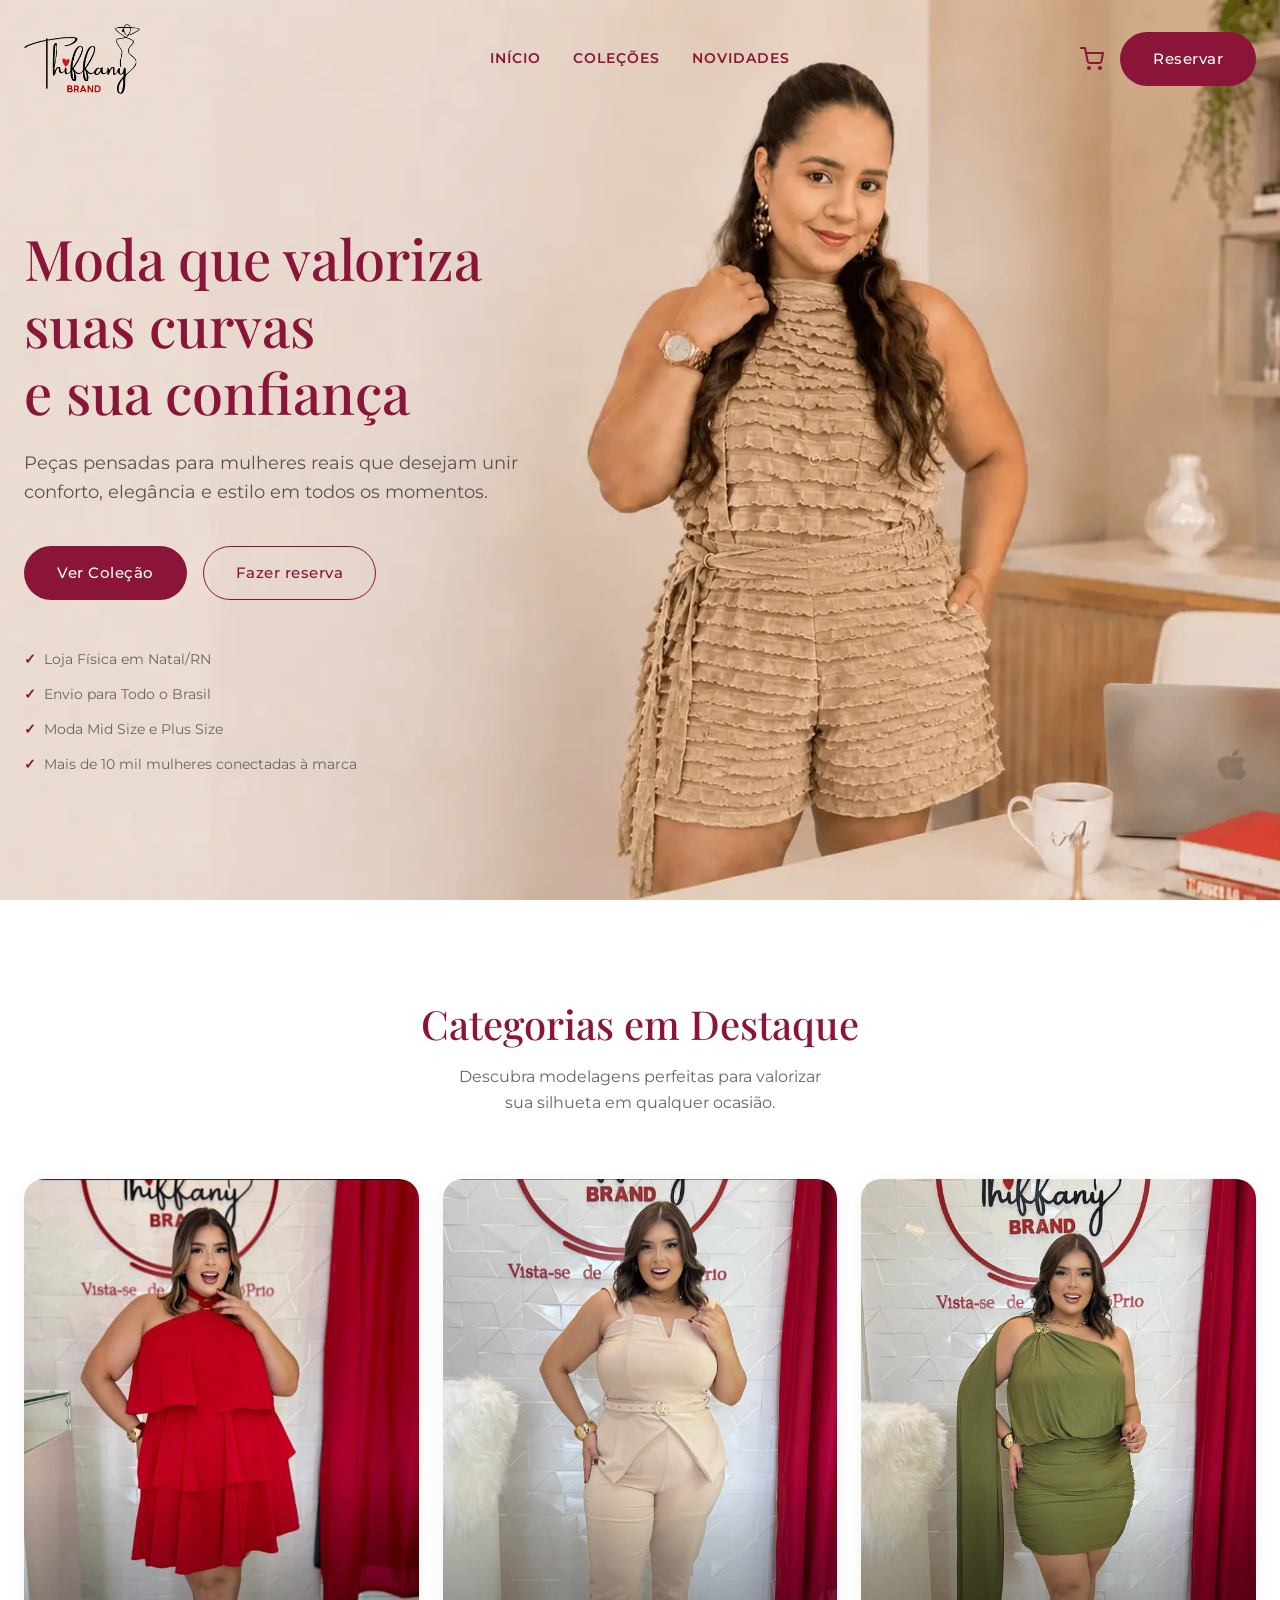
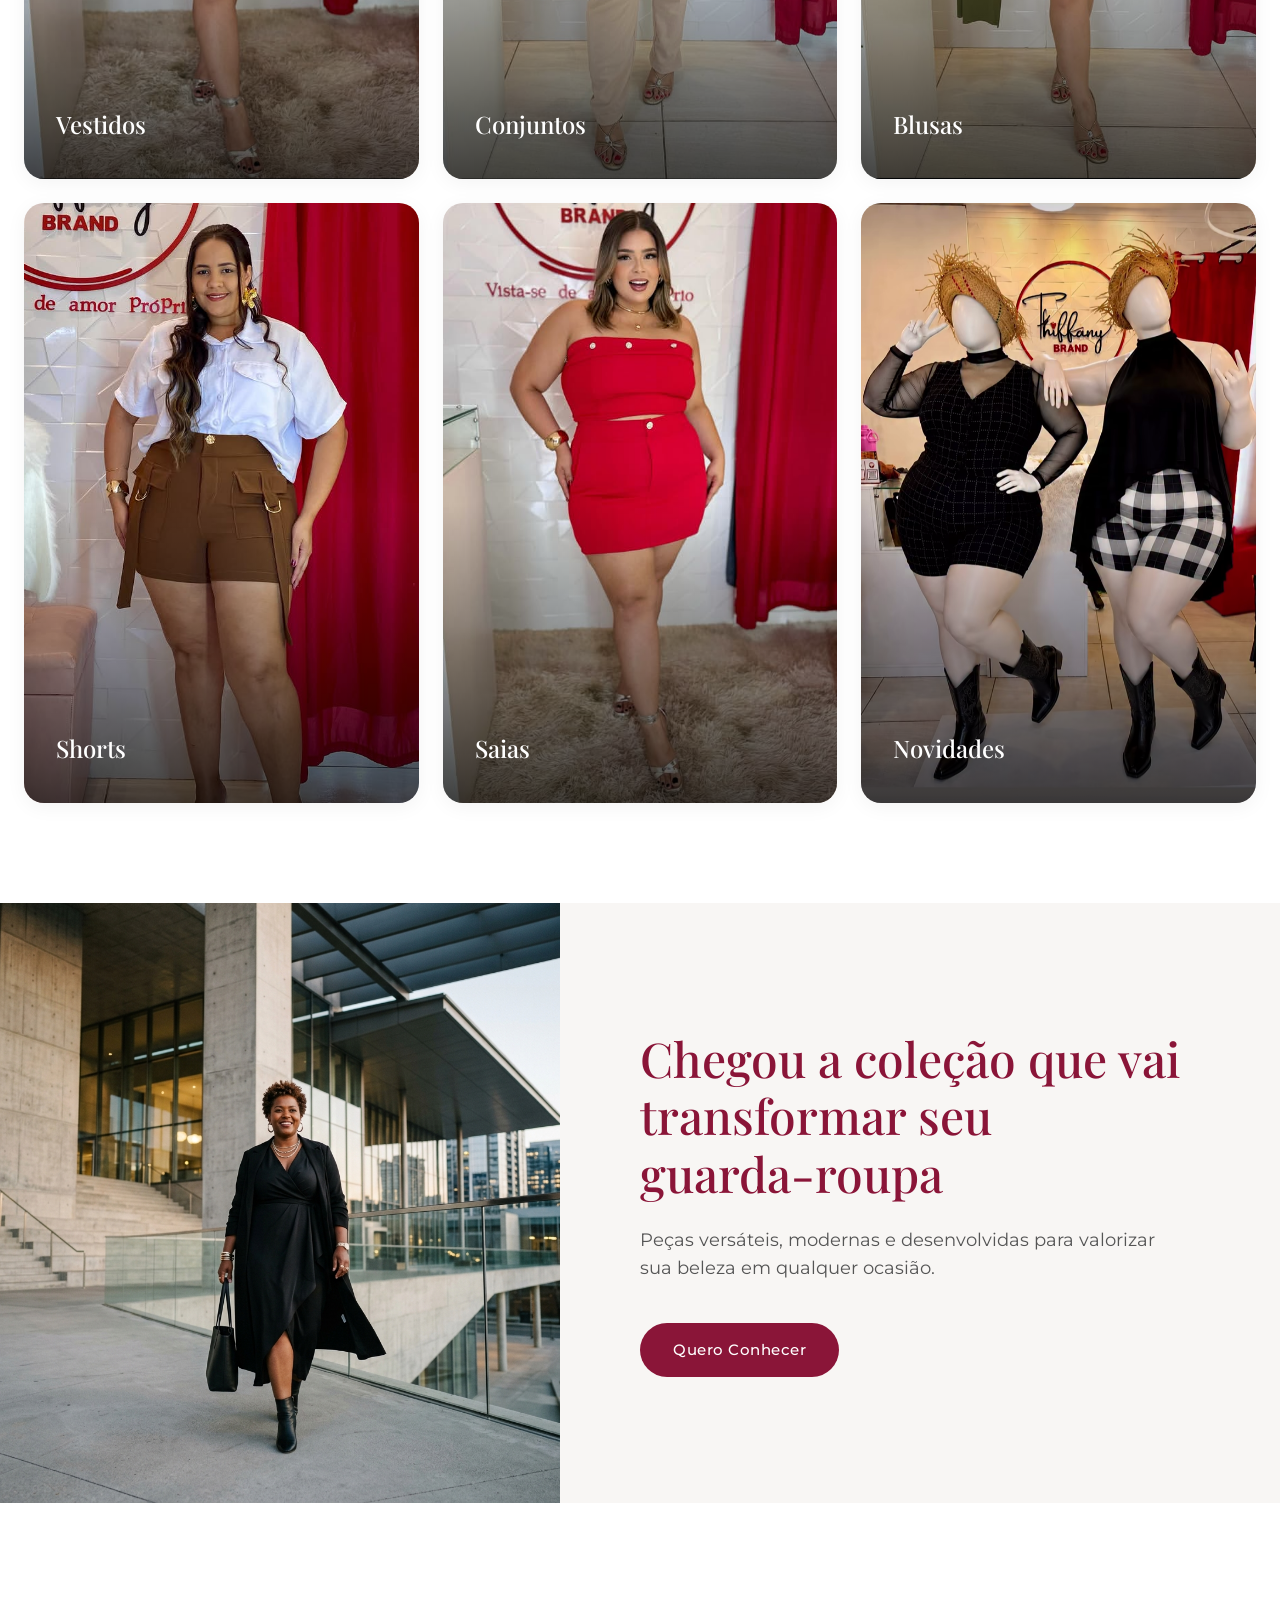
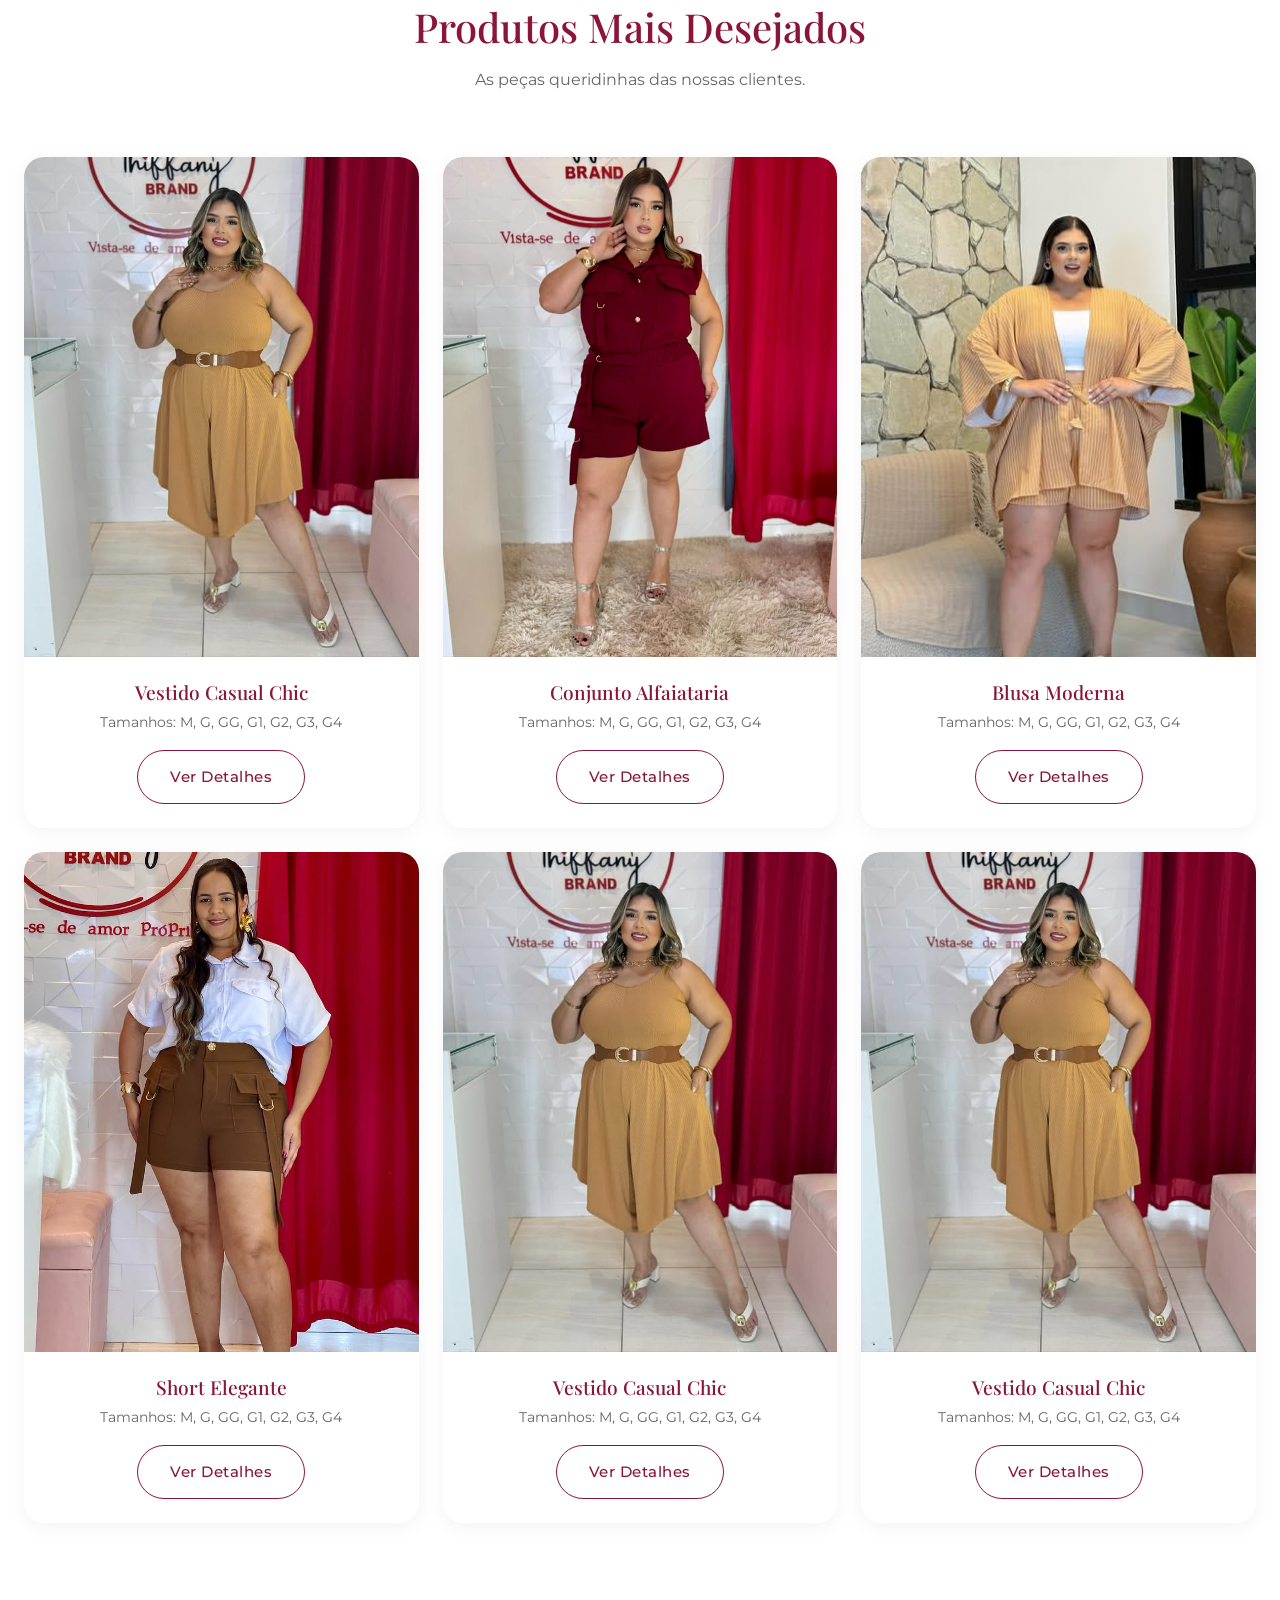
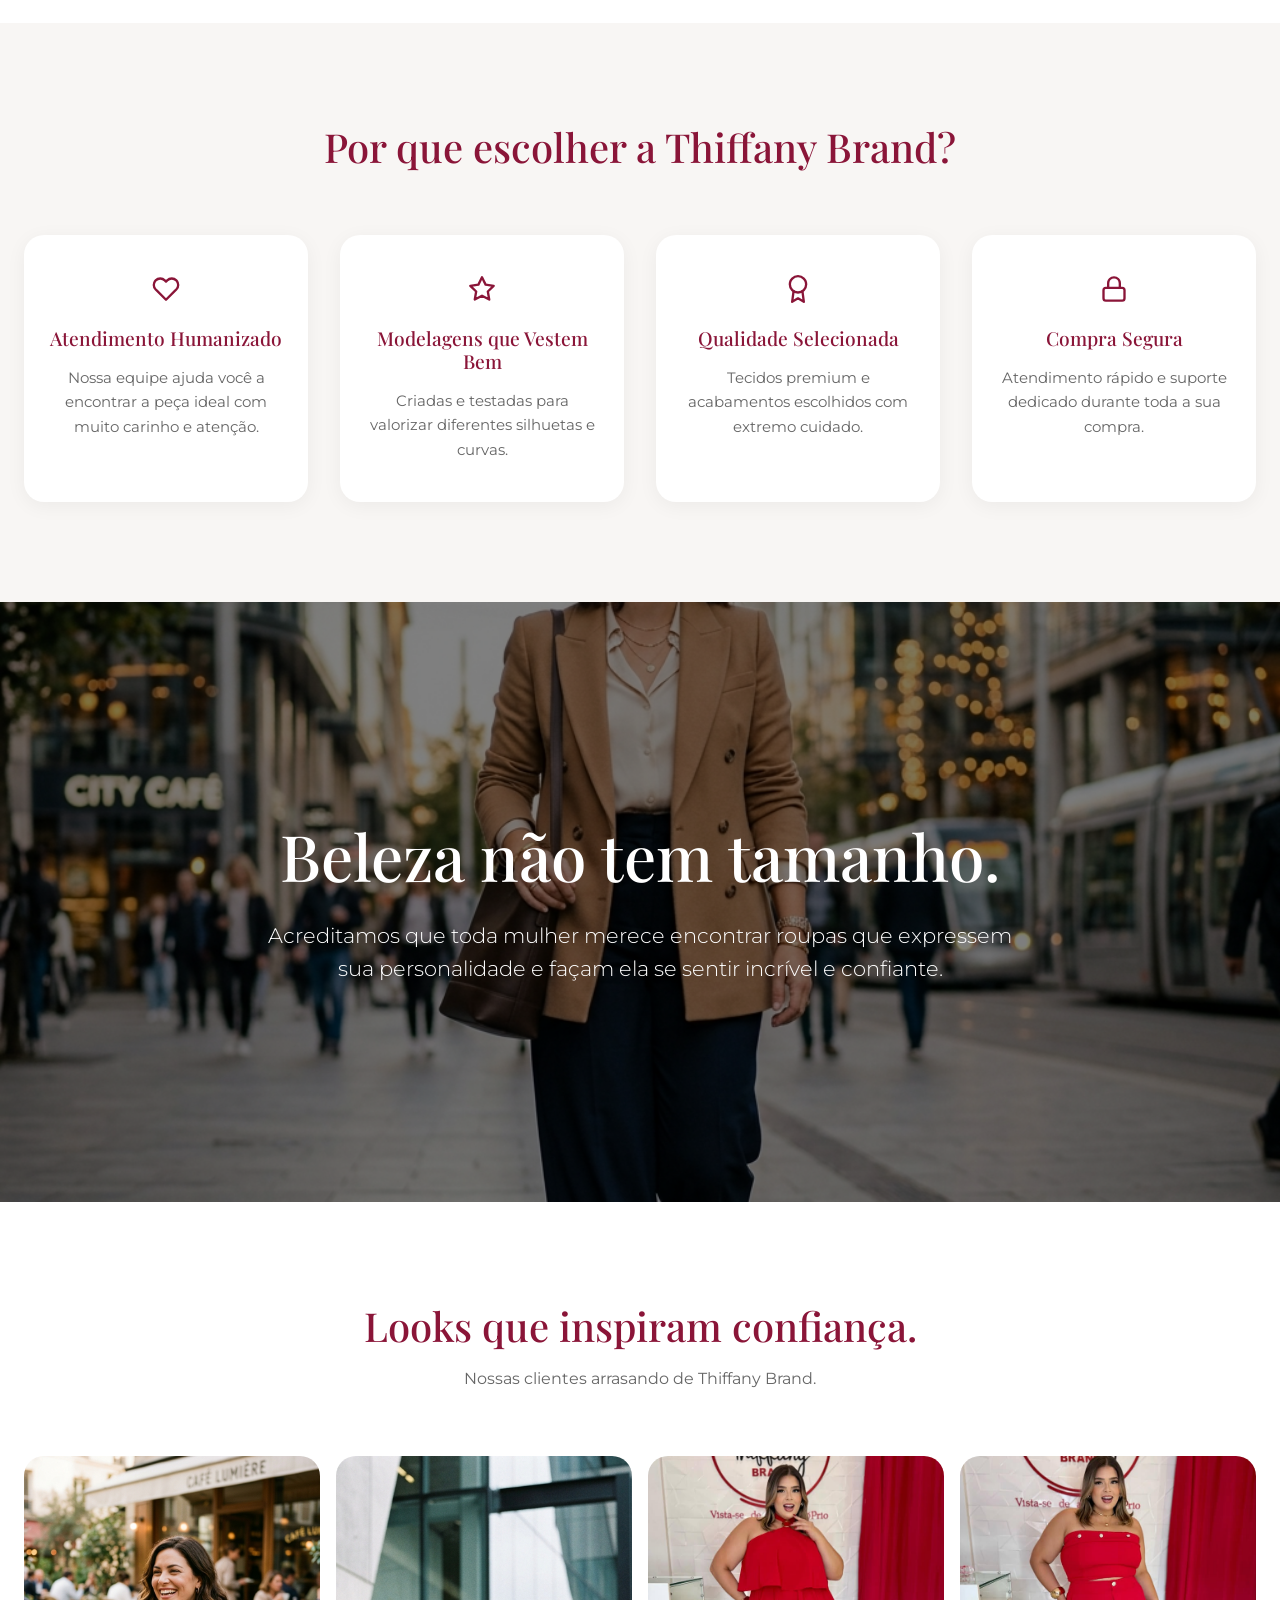
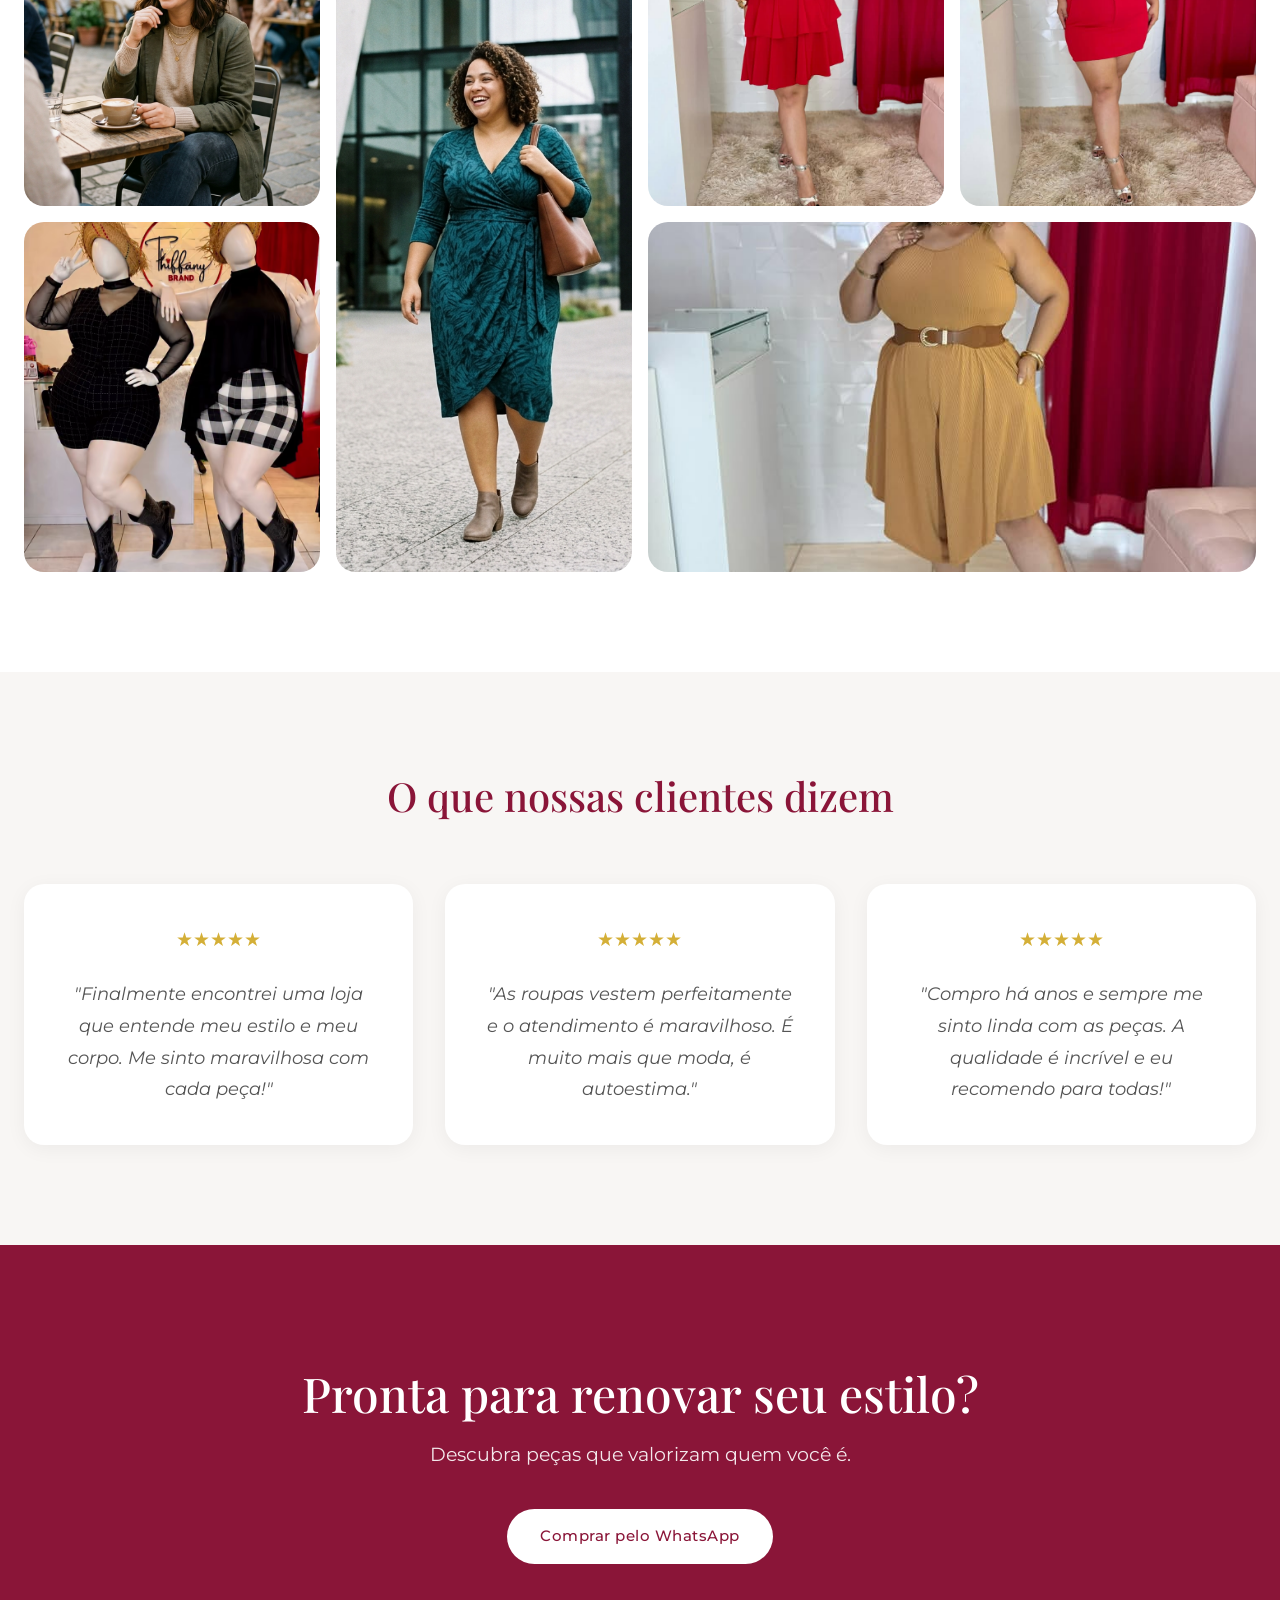
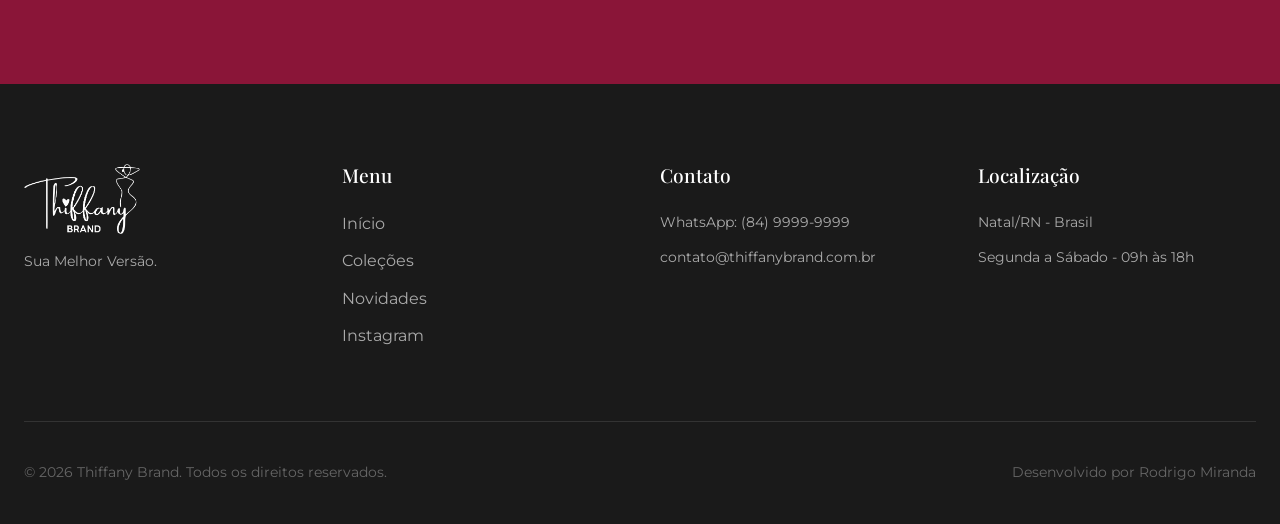
==== commit 9ebf587e: "Refino seções" ====
--- a/index.html
+++ b/index.html
@@ -163,6 +163,26 @@
                     <a href="produto.html?id=4" class="btn btn-secondary product-btn">Ver Detalhes</a>
                 </div>
             </div>
+            <div class="product-card fade-up" style="transition-delay: 0.1s;">
+                <div class="product-image img-zoom">
+                    <img src="assets/Vestido Casual Chic.png" alt="Vestido Casual Chic">
+                </div>
+                <div class="product-info">
+                    <h3 class="product-name">Vestido Casual Chic</h3>
+                    <p class="product-sizes">Tamanhos: M, G, GG, G1, G2, G3, G4</p>
+                    <a href="produto.html?id=1" class="btn btn-secondary product-btn">Ver Detalhes</a>
+                </div>
+            </div>
+            <div class="product-card fade-up" style="transition-delay: 0.2s;">
+                <div class="product-image img-zoom">
+                    <img src="assets/Vestido Casual Chic.png" alt="Vestido Casual Chic">
+                </div>
+                <div class="product-info">
+                    <h3 class="product-name">Vestido Casual Chic</h3>
+                    <p class="product-sizes">Tamanhos: M, G, GG, G1, G2, G3, G4</p>
+                    <a href="produto.html?id=1" class="btn btn-secondary product-btn">Ver Detalhes</a>
+                </div>
+            </div>
         </div>
     </section>
 
--- a/styles.css
+++ b/styles.css
@@ -386,12 +386,12 @@
 .categories-grid {
   display: grid;
   grid-template-columns: repeat(3, 1fr);
-  gap: 32px;
+  gap: 24px;
 }
 
 .category-card {
   position: relative;
-  height: 350px;
+  height: 600px;
   border-radius: var(--radius);
   overflow: hidden;
   cursor: pointer;
@@ -426,6 +426,7 @@
 .category-content h3 {
   font-size: 1.5rem;
   margin-bottom: 8px;
+  font-weight: 500;
 }
 
 .category-card:hover img {
@@ -435,6 +436,9 @@
 @media (max-width: 1024px) {
   .categories-grid {
     grid-template-columns: repeat(2, 1fr);
+  }
+  .category-card {
+    height: 350px;
   }
 }
 
@@ -505,8 +509,8 @@
 /* Products Section */
 .products-grid {
   display: grid;
-  grid-template-columns: repeat(4, 1fr);
-  gap: 32px;
+  grid-template-columns: repeat(3, 1fr);
+  gap: 24px;
 }
 
 .product-card {
@@ -523,7 +527,7 @@
 }
 
 .product-image {
-  height: 380px;
+  height: 500px;
   position: relative;
 }
 
@@ -552,7 +556,7 @@
 }
 
 .product-btn {
-  width: 100%;
+  /* remove width: 100% to match design */
 }
 
 @media (max-width: 1024px) {
@@ -713,6 +717,10 @@
   height: 100%;
 }
 
+.inspire-item:nth-child(6) {
+  grid-column: span 2;
+}
+
 @media (max-width: 1024px) {
   .inspire-grid {
     grid-template-columns: repeat(2, 1fr);
@@ -726,6 +734,9 @@
 @media (max-width: 768px) {
   .inspire-grid {
     grid-template-columns: 1fr;
+  }
+  .inspire-item:nth-child(6) {
+    grid-column: span 1;
   }
 }
 
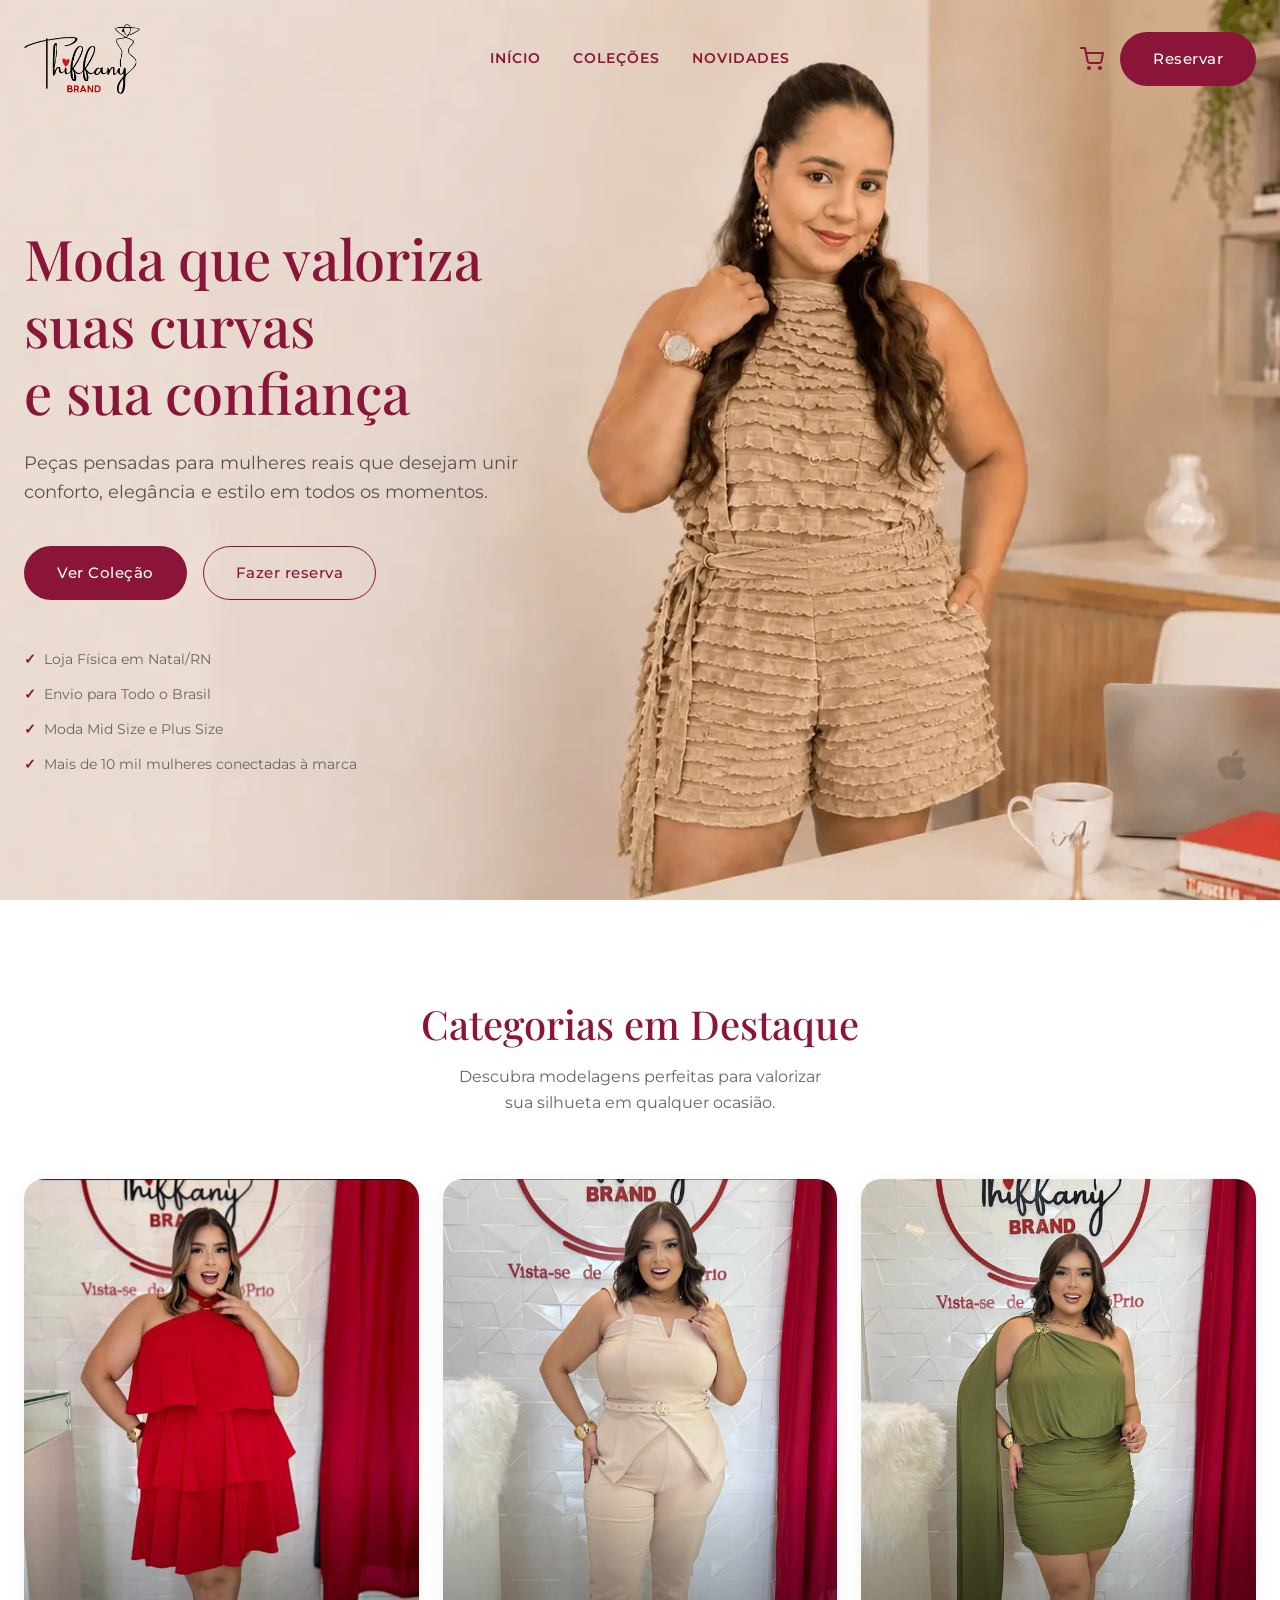
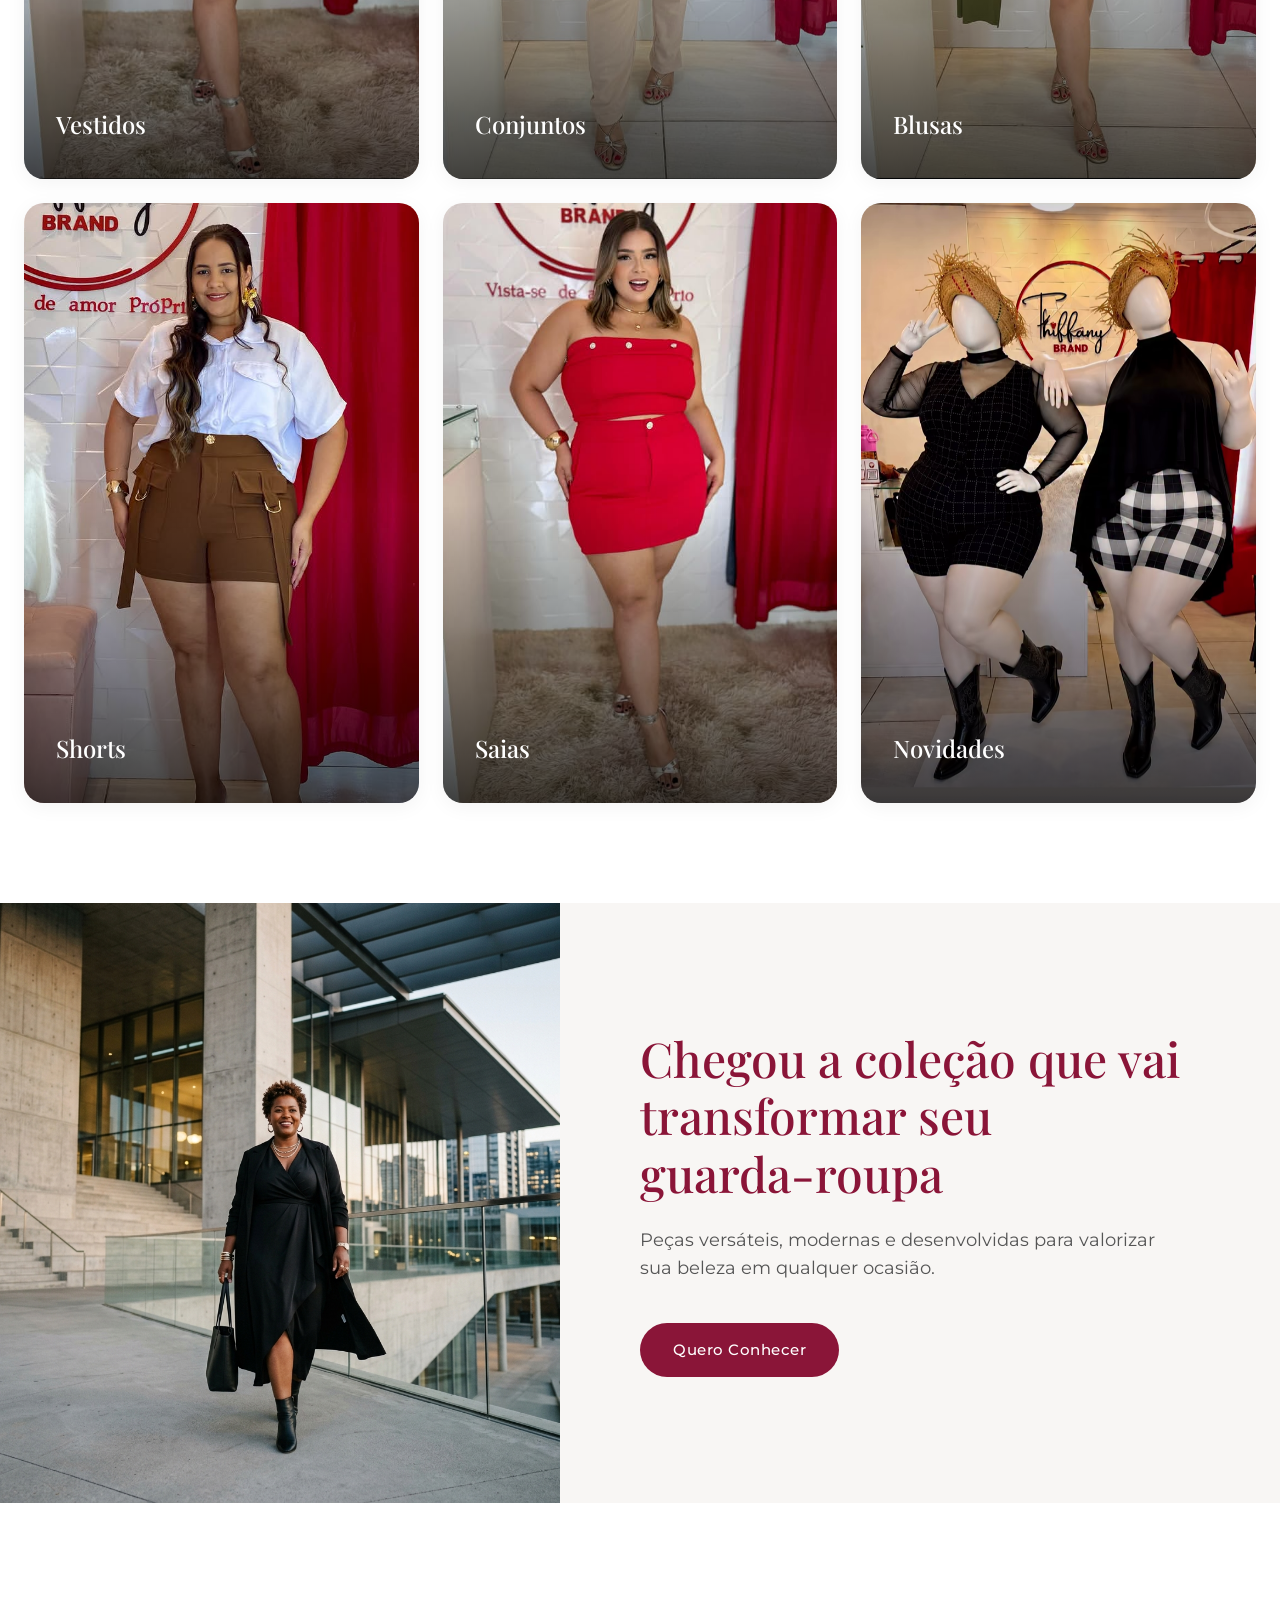
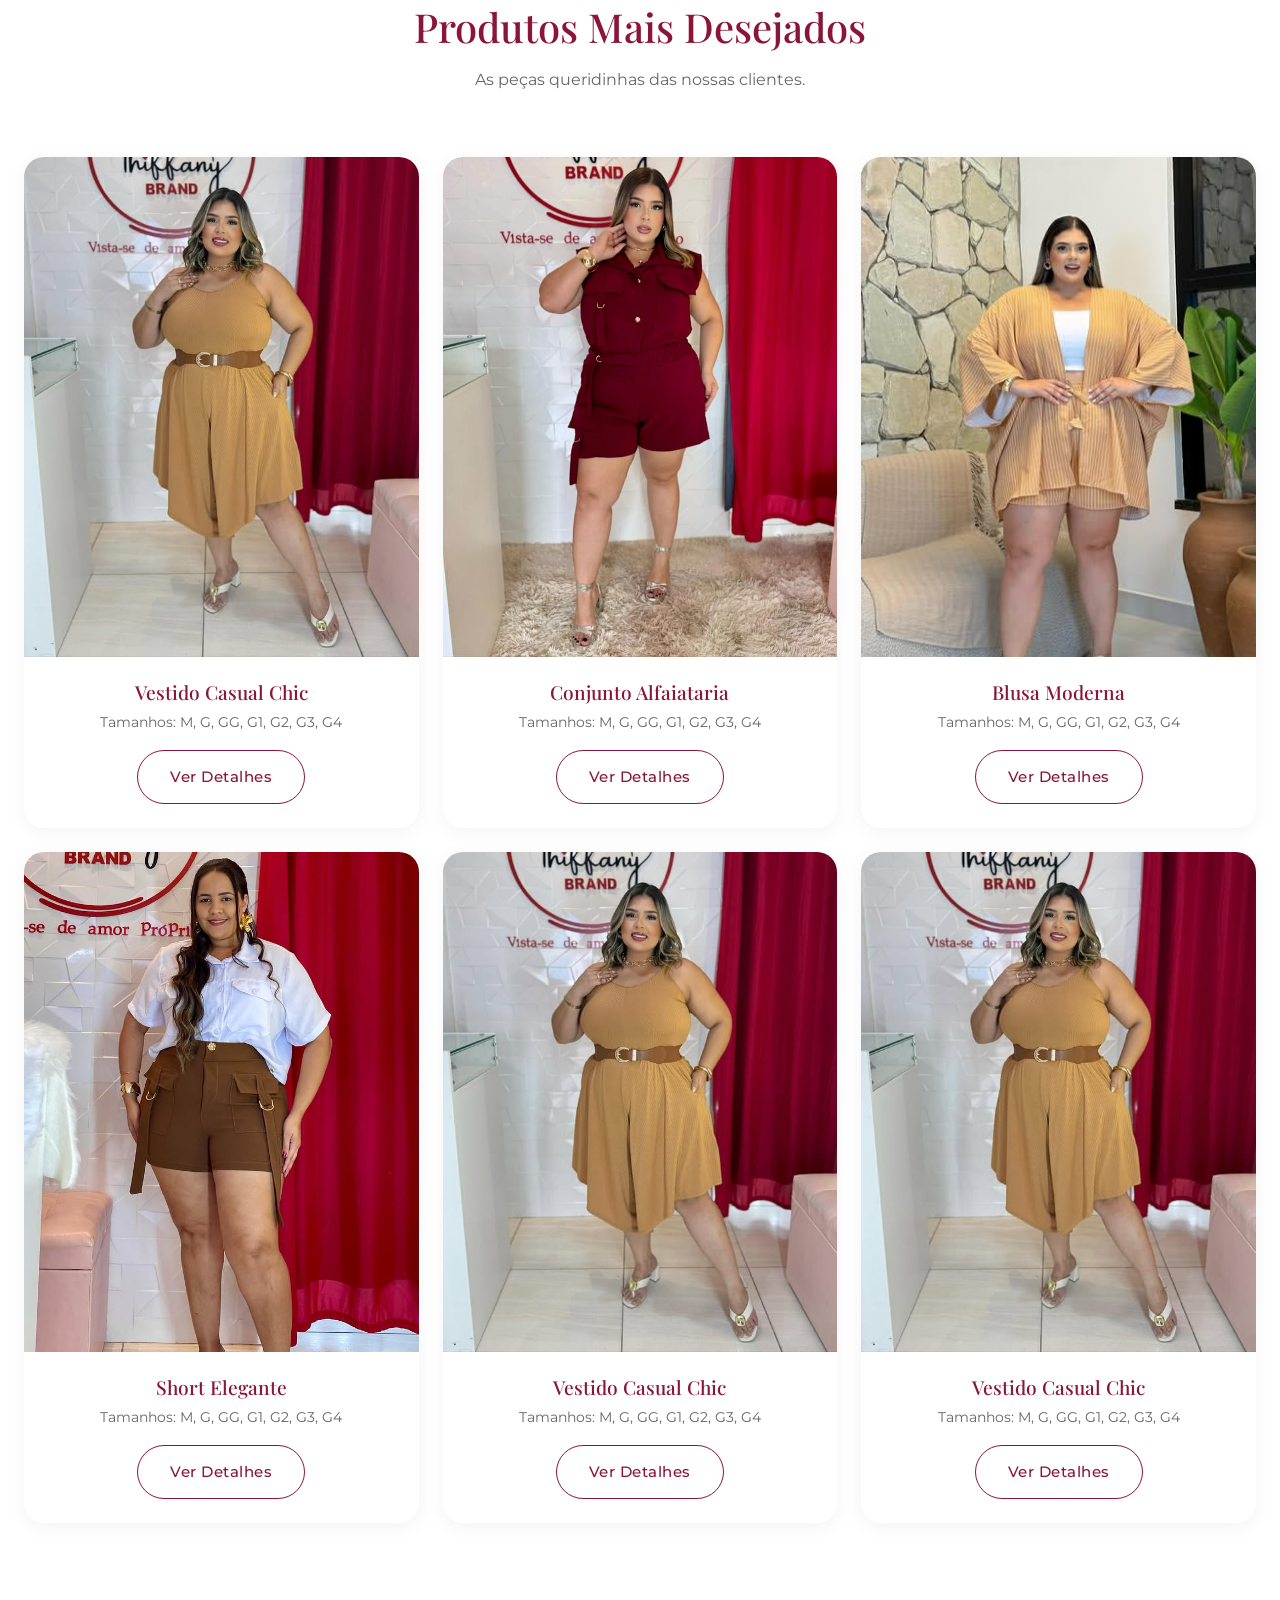
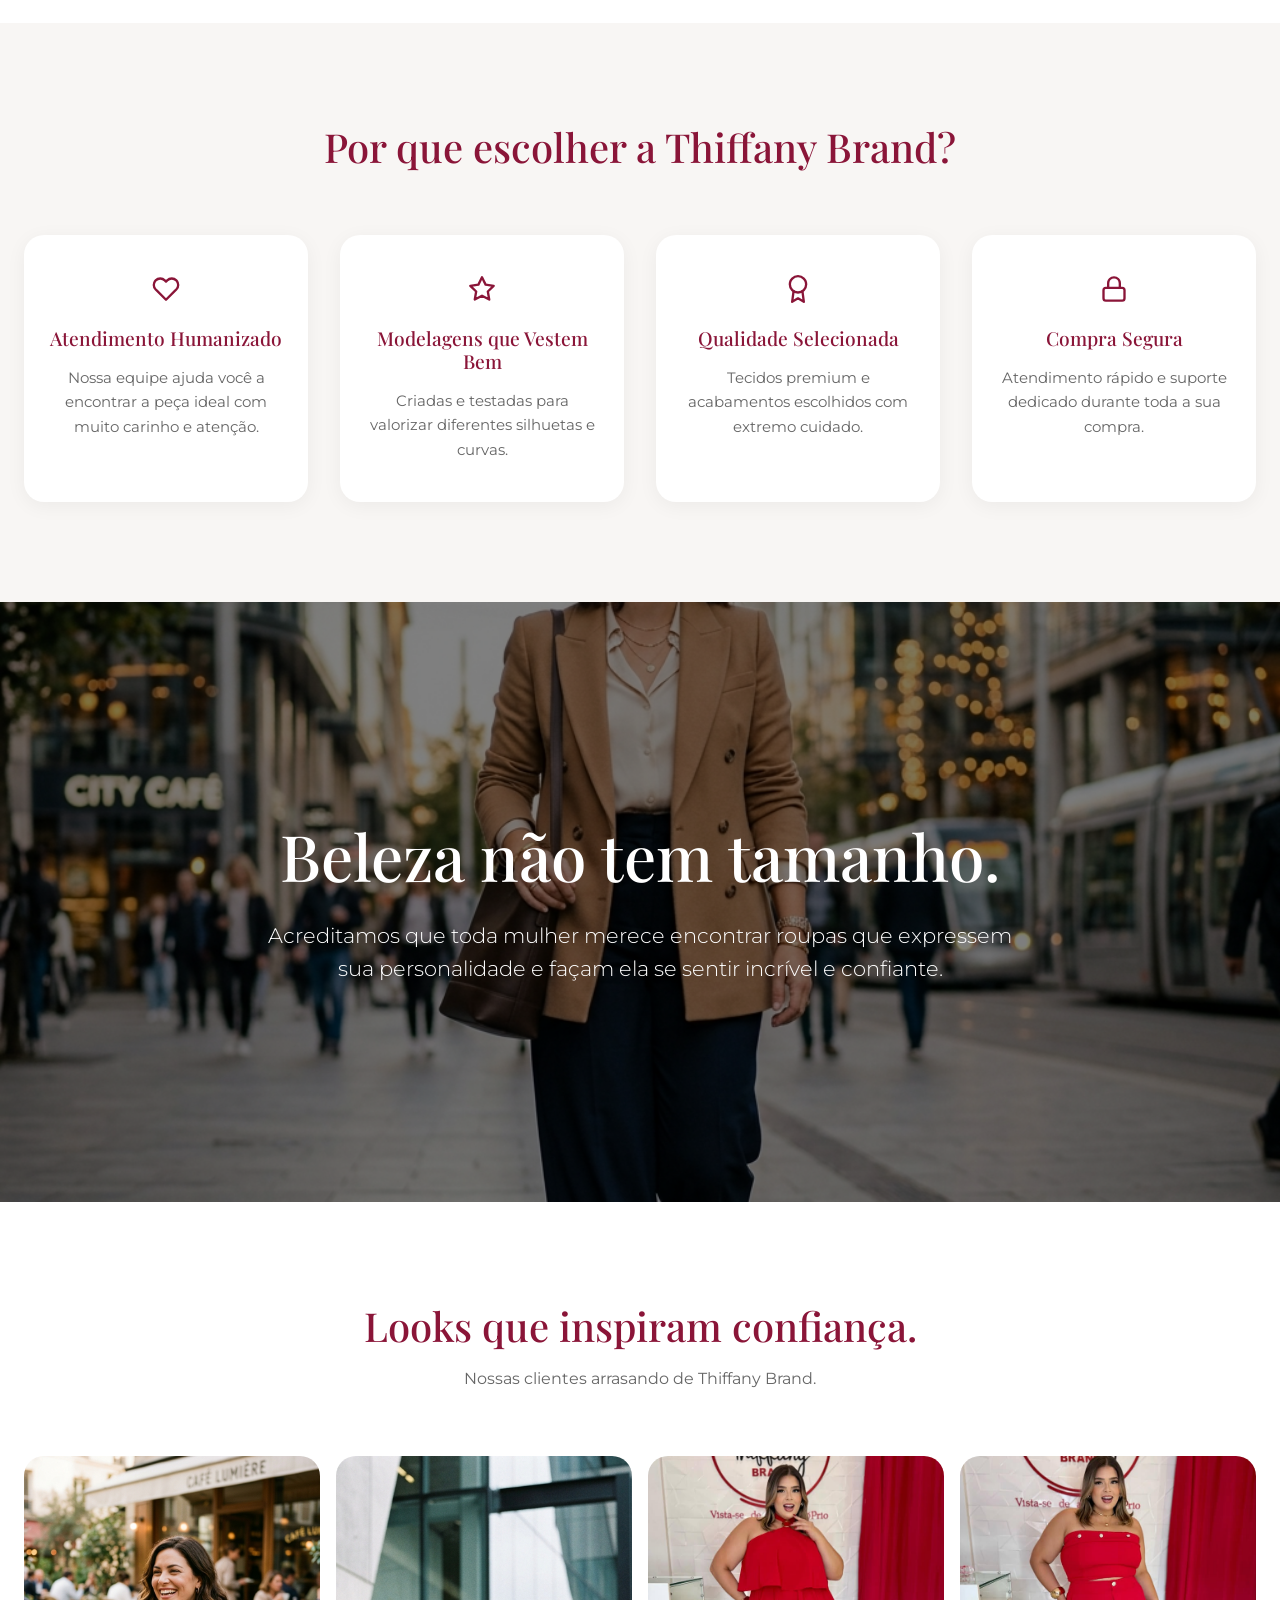
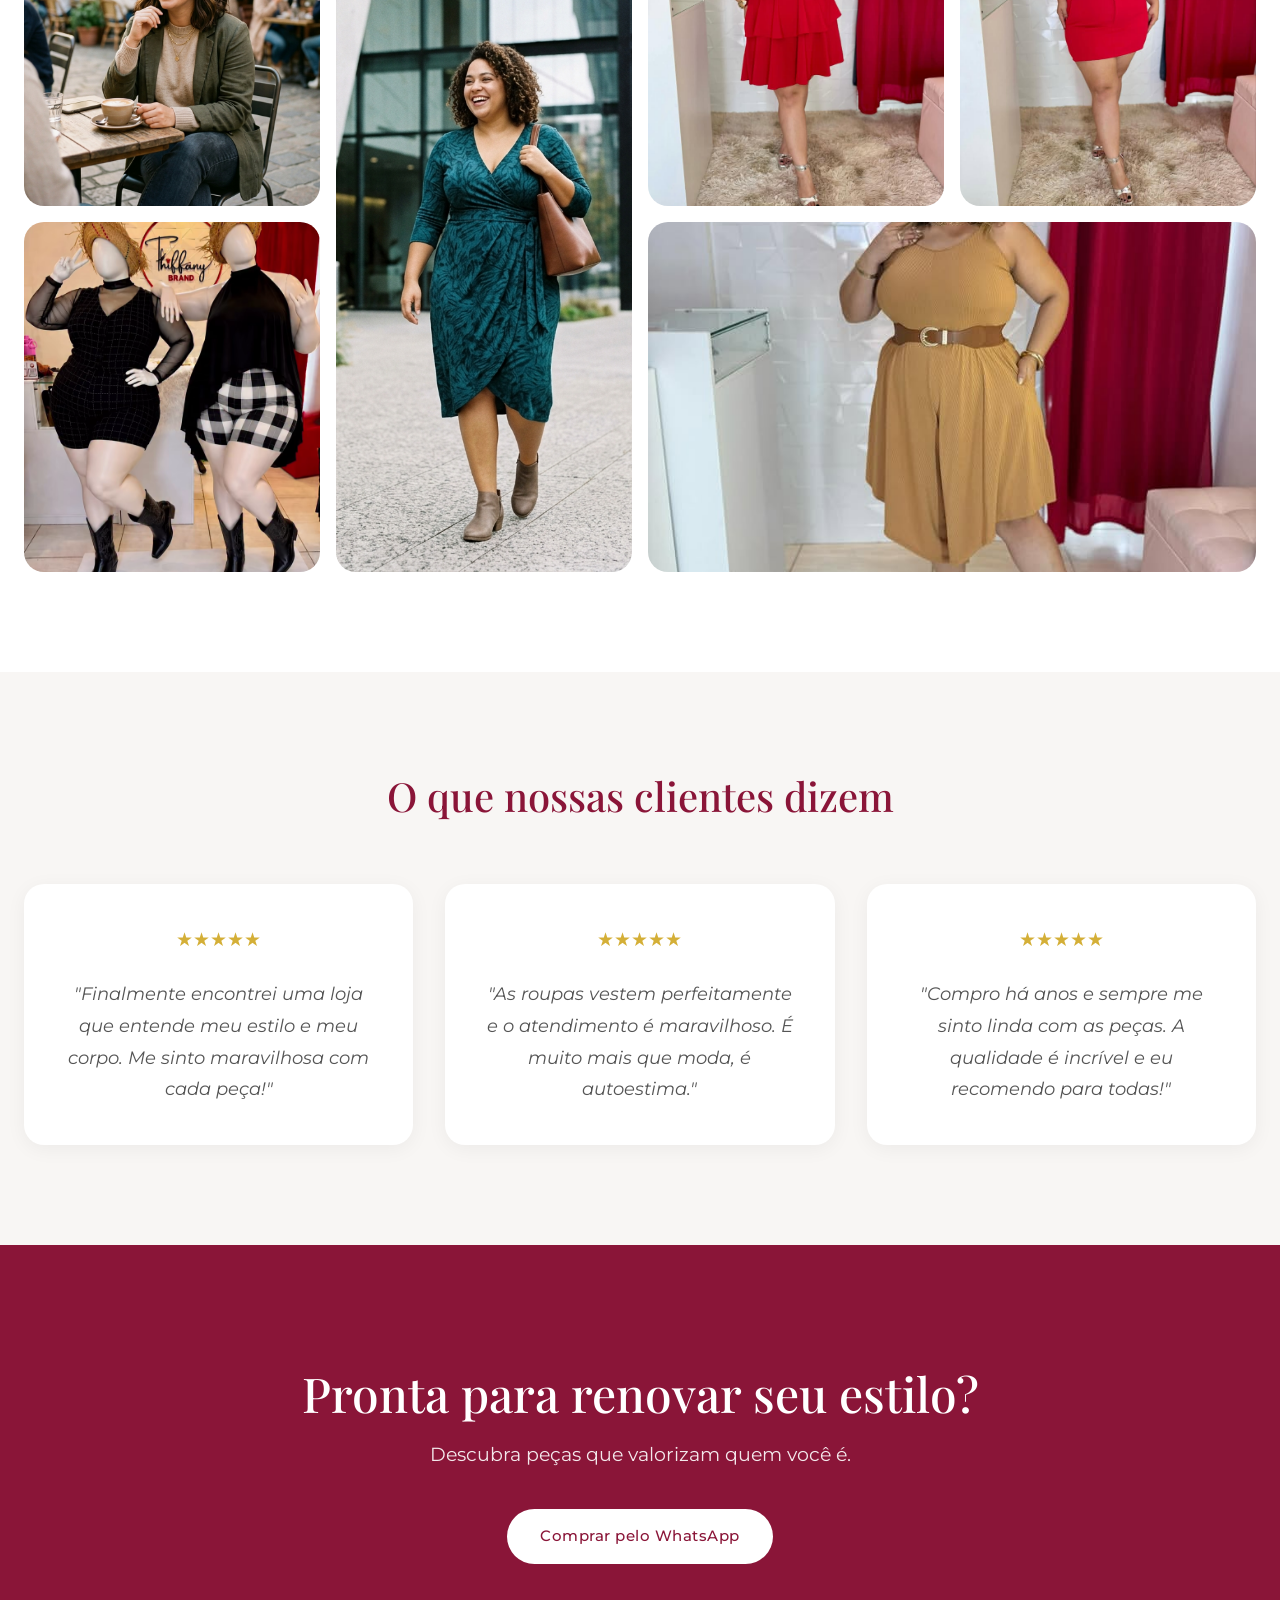
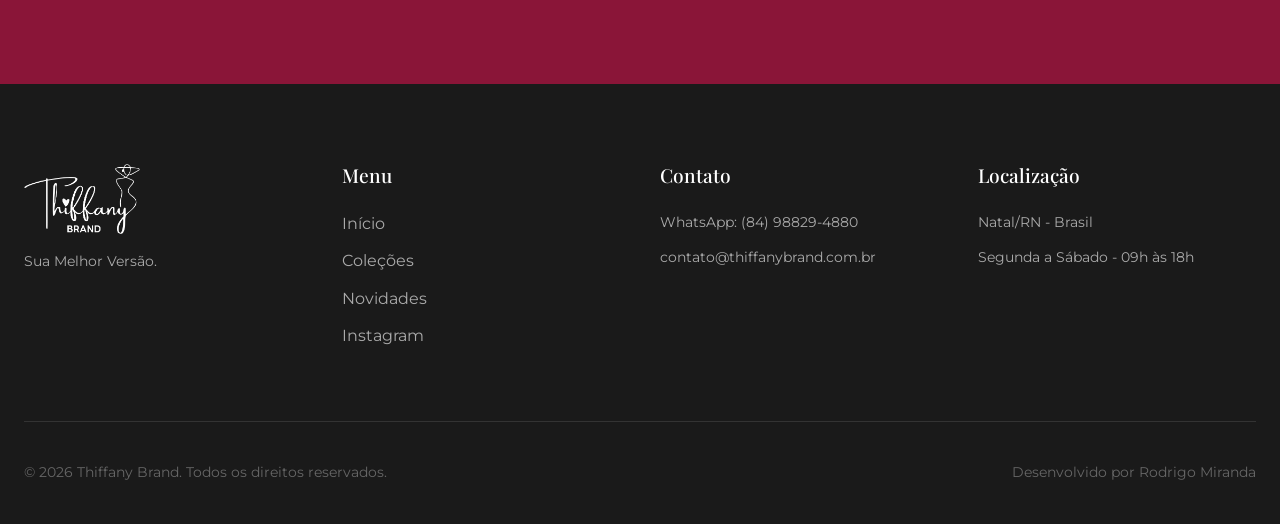
==== commit da2103a7: "Alteração whatsapp" ====
--- a/index.html
+++ b/index.html
@@ -297,7 +297,7 @@
                 </div>
                 <div class="footer-contact">
                     <h4>Contato</h4>
-                    <p>WhatsApp: (84) 9999-9999</p>
+                    <p>WhatsApp: (84) 98829-4880</p>
                     <p>contato@thiffanybrand.com.br</p>
                 </div>
                 <div class="footer-contact">
